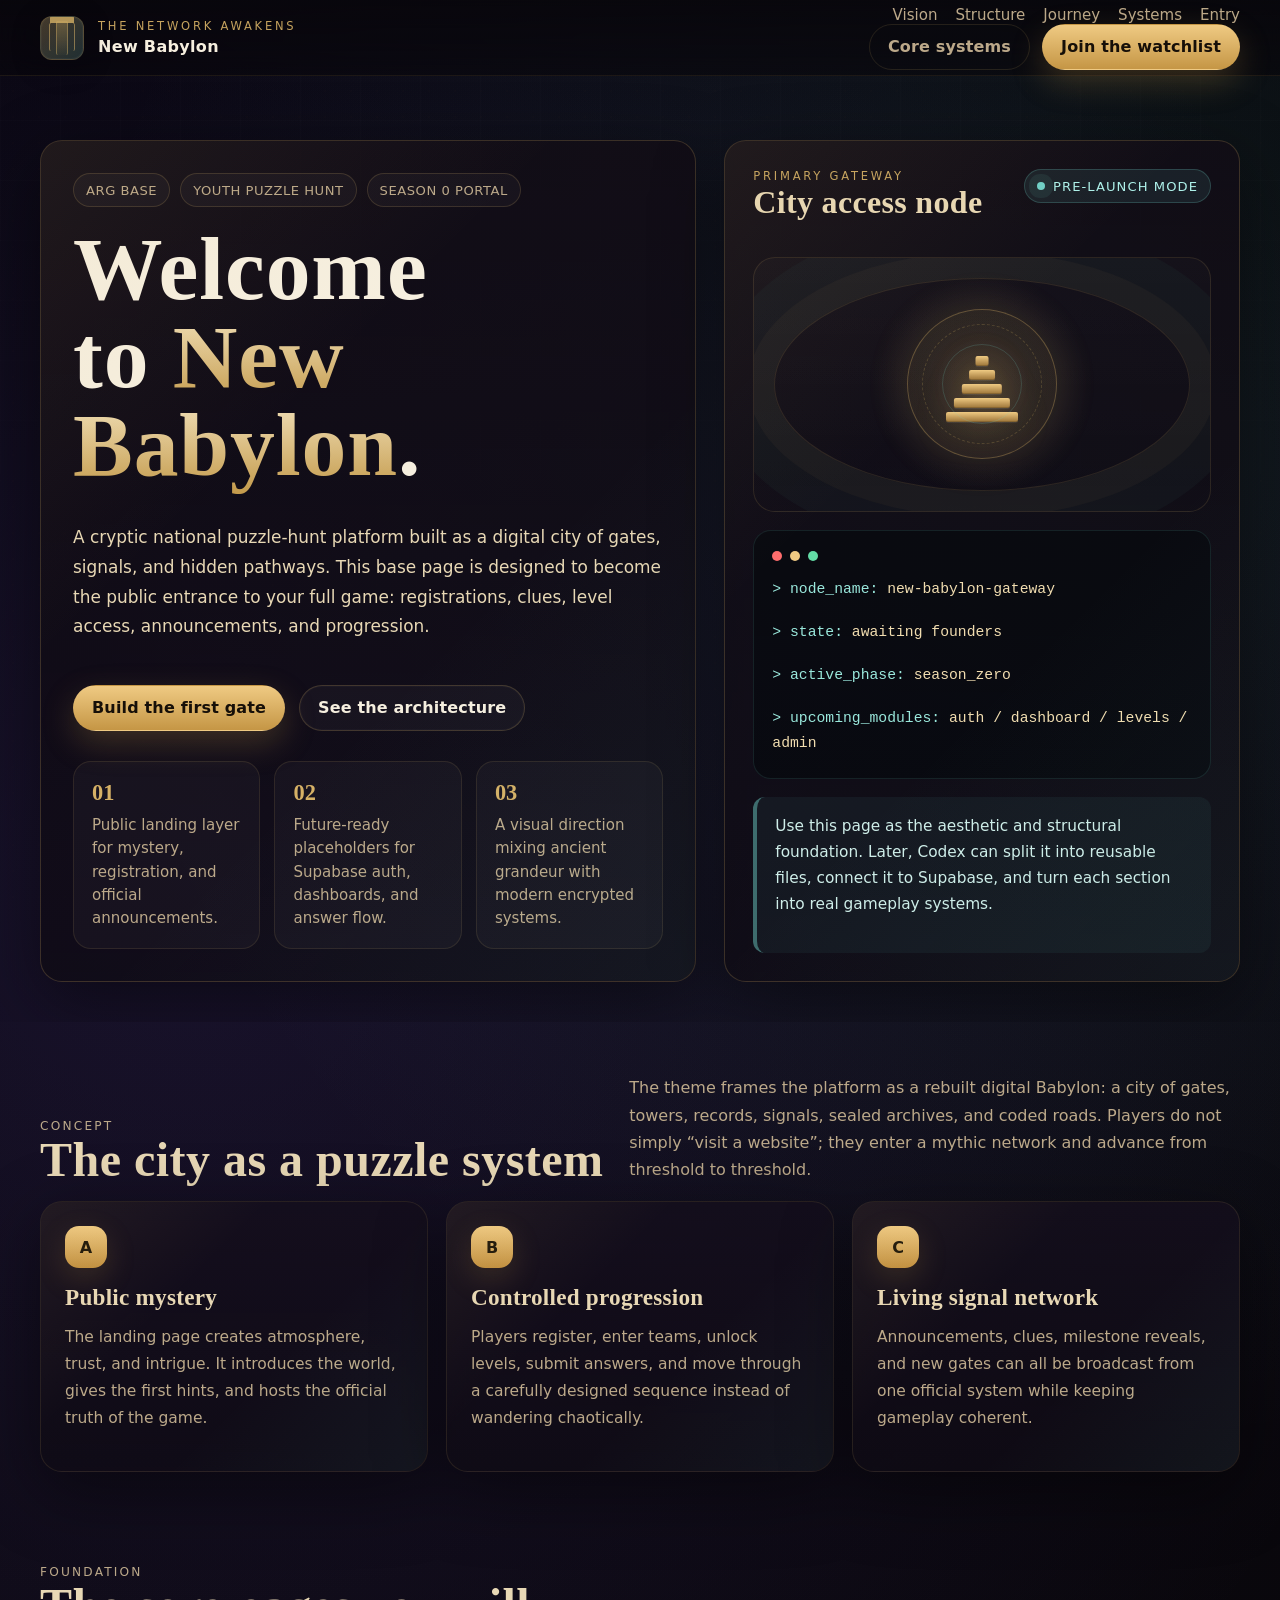
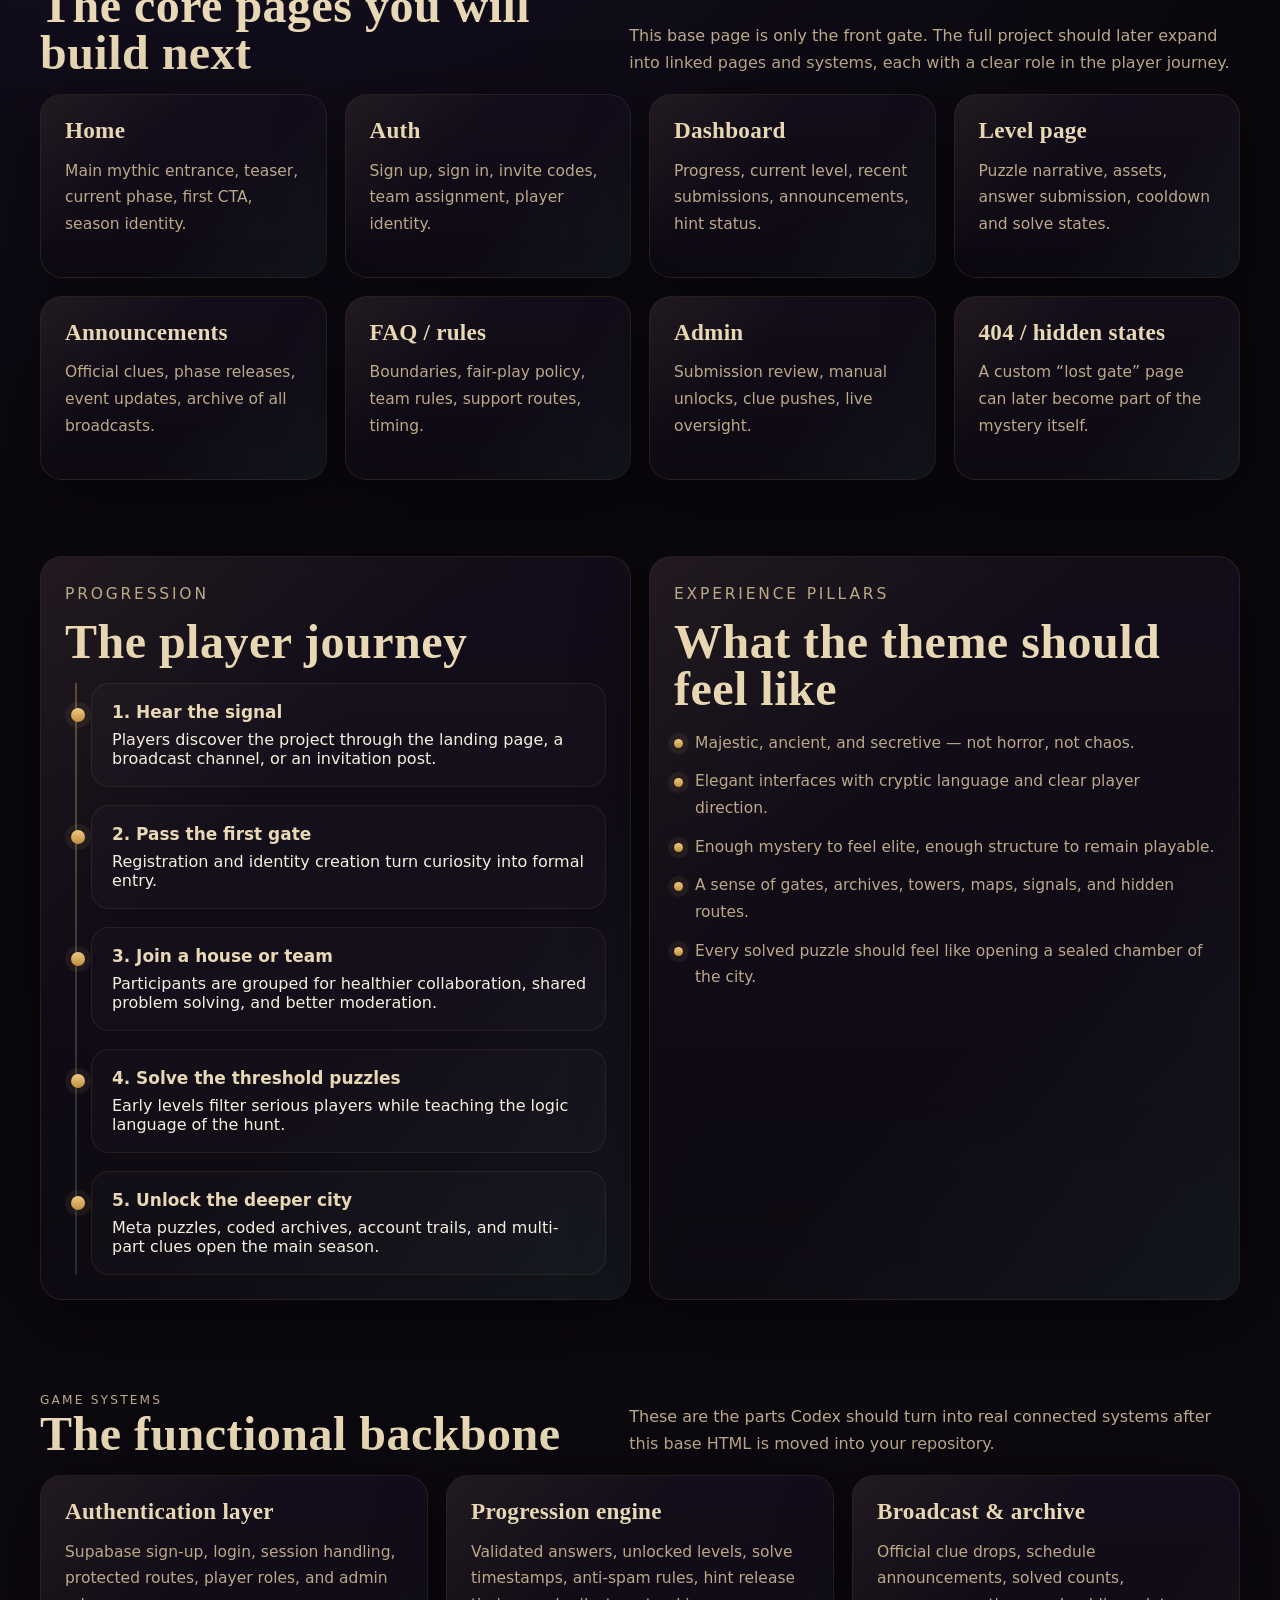
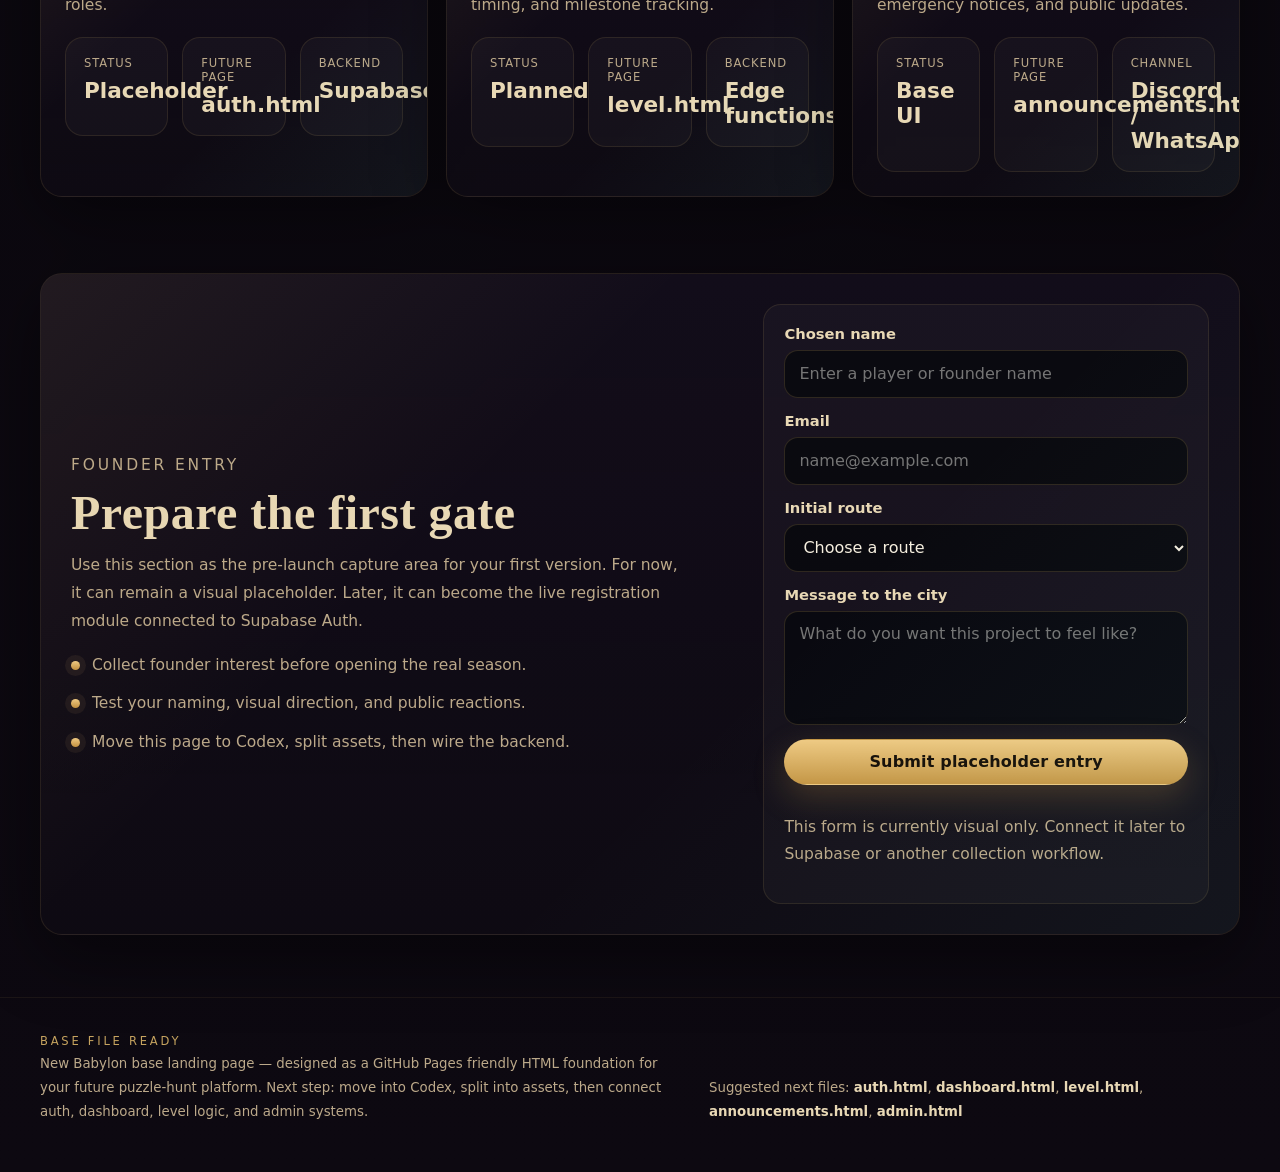
==== index.html @ 86e5e564 "update the index" ====
﻿<!DOCTYPE html>
<html lang="en">
<head>
  <meta charset="UTF-8" />
  <meta name="viewport" content="width=device-width, initial-scale=1.0" />
  <title>New Babylon — The Hunt Begins</title>
  <meta name="description" content="New Babylon — a cryptic internet puzzle hunt portal inspired by ancient Babylonian grandeur and modern digital mystery." />
  <link rel="stylesheet" href="assets/css/style.css" />
</head>
<body>
  <header class="topbar">
    <div class="container topbar-inner">
      <a class="brand" href="#top" aria-label="New Babylon home">
        <div class="brand-mark" aria-hidden="true"></div>
        <div class="brand-copy">
          <p class="eyebrow">The Network Awakens</p>
          <p class="brand-title">New Babylon</p>
        </div>
      </a>

      <button class="mobile-menu" id="menuToggle" aria-expanded="false" aria-controls="navShell" aria-label="Toggle navigation">☰</button>

      <div class="nav-shell" id="navShell">
        <nav class="nav-links" aria-label="Main navigation">
          <a href="#vision">Vision</a>
          <a href="#structure">Structure</a>
          <a href="#path">Journey</a>
          <a href="#systems">Systems</a>
          <a href="#entry">Entry</a>
        </nav>
        <div class="nav-actions">
          <a class="btn btn-ghost" href="#systems">Core systems</a>
          <a class="btn btn-primary" href="#entry">Join the watchlist</a>
        </div>
      </div>
    </div>
  </header>

  <main id="top">
    <section class="hero">
      <div class="container hero-grid">
        <article class="hero-card reveal">
          <div class="hero-head">
            <div class="chip-row">
              <span class="chip">ARG base</span>
              <span class="chip">Youth puzzle hunt</span>
              <span class="chip">Season 0 portal</span>
            </div>
            <h1>Welcome to <span class="gradient-word">New Babylon</span>.</h1>
            <p class="hero-sub">
              A cryptic national puzzle-hunt platform built as a digital city of gates, signals, and hidden pathways. This base page is designed to become the public entrance to your full game: registrations, clues, level access, announcements, and progression.
            </p>
            <div class="hero-actions">
              <a class="btn btn-primary" href="#entry">Build the first gate</a>
              <a class="btn btn-secondary" href="#structure">See the architecture</a>
            </div>
          </div>

          <div class="hero-info">
            <div class="mini">
              <strong>01</strong>
              <span>Public landing layer for mystery, registration, and official announcements.</span>
            </div>
            <div class="mini">
              <strong>02</strong>
              <span>Future-ready placeholders for Supabase auth, dashboards, and answer flow.</span>
            </div>
            <div class="mini">
              <strong>03</strong>
              <span>A visual direction mixing ancient grandeur with modern encrypted systems.</span>
            </div>
          </div>
        </article>

        <aside class="portal-card panel reveal">
          <div class="portal-top">
            <div>
              <p class="eyebrow">Primary gateway</p>
              <h2 style="font-size: 2rem;">City access node</h2>
            </div>
            <div class="status-badge"><span class="status-dot"></span>Pre-launch mode</div>
          </div>

          <div class="portal-visual" aria-hidden="true">
            <div class="sigil">
              <div class="ziggurat">
                <span></span><span></span><span></span><span></span><span></span>
              </div>
            </div>
          </div>

          <div class="terminal" aria-label="System preview">
            <div class="terminal-head"><i></i><i></i><i></i></div>
            <div class="terminal-line">&gt; node_name: <span>new-babylon-gateway</span></div>
            <div class="terminal-line">&gt; state: <span>awaiting founders</span></div>
            <div class="terminal-line">&gt; active_phase: <span>season_zero</span></div>
            <div class="terminal-line">&gt; upcoming_modules: <span>auth / dashboard / levels / admin</span></div>
          </div>

          <div class="accent-box">
            Use this page as the aesthetic and structural foundation. Later, Codex can split it into reusable files, connect it to Supabase, and turn each section into real gameplay systems.
          </div>
        </aside>
      </div>
    </section>

    <section id="vision">
      <div class="container">
        <div class="section-head reveal">
          <div>
            <p class="section-kicker">Concept</p>
            <h2>The city as a puzzle system</h2>
          </div>
          <p>
            The theme frames the platform as a rebuilt digital Babylon: a city of gates, towers, records, signals, sealed archives, and coded roads. Players do not simply “visit a website”; they enter a mythic network and advance from threshold to threshold.
          </p>
        </div>

        <div class="grid-3">
          <article class="section-card reveal">
            <div class="number-badge">A</div>
            <h3>Public mystery</h3>
            <p>The landing page creates atmosphere, trust, and intrigue. It introduces the world, gives the first hints, and hosts the official truth of the game.</p>
          </article>
          <article class="section-card reveal">
            <div class="number-badge">B</div>
            <h3>Controlled progression</h3>
            <p>Players register, enter teams, unlock levels, submit answers, and move through a carefully designed sequence instead of wandering chaotically.</p>
          </article>
          <article class="section-card reveal">
            <div class="number-badge">C</div>
            <h3>Living signal network</h3>
            <p>Announcements, clues, milestone reveals, and new gates can all be broadcast from one official system while keeping gameplay coherent.</p>
          </article>
        </div>
      </div>
    </section>

    <section id="structure">
      <div class="container">
        <div class="section-head reveal">
          <div>
            <p class="section-kicker">Foundation</p>
            <h2>The core pages you will build next</h2>
          </div>
          <p>
            This base page is only the front gate. The full project should later expand into linked pages and systems, each with a clear role in the player journey.
          </p>
        </div>

        <div class="grid-4">
          <article class="section-card reveal">
            <h3>Home</h3>
            <p>Main mythic entrance, teaser, current phase, first CTA, season identity.</p>
          </article>
          <article class="section-card reveal">
            <h3>Auth</h3>
            <p>Sign up, sign in, invite codes, team assignment, player identity.</p>
          </article>
          <article class="section-card reveal">
            <h3>Dashboard</h3>
            <p>Progress, current level, recent submissions, announcements, hint status.</p>
          </article>
          <article class="section-card reveal">
            <h3>Level page</h3>
            <p>Puzzle narrative, assets, answer submission, cooldown and solve states.</p>
          </article>
          <article class="section-card reveal">
            <h3>Announcements</h3>
            <p>Official clues, phase releases, event updates, archive of all broadcasts.</p>
          </article>
          <article class="section-card reveal">
            <h3>FAQ / rules</h3>
            <p>Boundaries, fair-play policy, team rules, support routes, timing.</p>
          </article>
          <article class="section-card reveal">
            <h3>Admin</h3>
            <p>Submission review, manual unlocks, clue pushes, live oversight.</p>
          </article>
          <article class="section-card reveal">
            <h3>404 / hidden states</h3>
            <p>A custom “lost gate” page can later become part of the mystery itself.</p>
          </article>
        </div>
      </div>
    </section>

    <section id="path">
      <div class="container grid-2">
        <article class="section-card reveal">
          <p class="section-kicker">Progression</p>
          <h2 style="margin-bottom: 18px;">The player journey</h2>
          <div class="timeline">
            <div class="timeline-item">
              <strong>1. Hear the signal</strong>
              <span>Players discover the project through the landing page, a broadcast channel, or an invitation post.</span>
            </div>
            <div class="timeline-item">
              <strong>2. Pass the first gate</strong>
              <span>Registration and identity creation turn curiosity into formal entry.</span>
            </div>
            <div class="timeline-item">
              <strong>3. Join a house or team</strong>
              <span>Participants are grouped for healthier collaboration, shared problem solving, and better moderation.</span>
            </div>
            <div class="timeline-item">
              <strong>4. Solve the threshold puzzles</strong>
              <span>Early levels filter serious players while teaching the logic language of the hunt.</span>
            </div>
            <div class="timeline-item">
              <strong>5. Unlock the deeper city</strong>
              <span>Meta puzzles, coded archives, account trails, and multi-part clues open the main season.</span>
            </div>
          </div>
        </article>

        <article class="section-card reveal">
          <p class="section-kicker">Experience pillars</p>
          <h2 style="margin-bottom: 18px;">What the theme should feel like</h2>
          <ul class="list-clean">
            <li>Majestic, ancient, and secretive — not horror, not chaos.</li>
            <li>Elegant interfaces with cryptic language and clear player direction.</li>
            <li>Enough mystery to feel elite, enough structure to remain playable.</li>
            <li>A sense of gates, archives, towers, maps, signals, and hidden routes.</li>
            <li>Every solved puzzle should feel like opening a sealed chamber of the city.</li>
          </ul>
        </article>
      </div>
    </section>

    <section id="systems">
      <div class="container">
        <div class="section-head reveal">
          <div>
            <p class="section-kicker">Game systems</p>
            <h2>The functional backbone</h2>
          </div>
          <p>
            These are the parts Codex should turn into real connected systems after this base HTML is moved into your repository.
          </p>
        </div>

        <div class="grid-3">
          <article class="section-card reveal">
            <h3>Authentication layer</h3>
            <p>Supabase sign-up, login, session handling, protected routes, player roles, and admin roles.</p>
            <div class="status-grid" style="margin-top: 18px;">
              <div class="status-item"><small>Status</small><strong>Placeholder</strong></div>
              <div class="status-item"><small>Future page</small><strong>auth.html</strong></div>
              <div class="status-item"><small>Backend</small><strong>Supabase</strong></div>
            </div>
          </article>

          <article class="section-card reveal">
            <h3>Progression engine</h3>
            <p>Validated answers, unlocked levels, solve timestamps, anti-spam rules, hint release timing, and milestone tracking.</p>
            <div class="status-grid" style="margin-top: 18px;">
              <div class="status-item"><small>Status</small><strong>Planned</strong></div>
              <div class="status-item"><small>Future page</small><strong>level.html</strong></div>
              <div class="status-item"><small>Backend</small><strong>Edge functions</strong></div>
            </div>
          </article>

          <article class="section-card reveal">
            <h3>Broadcast & archive</h3>
            <p>Official clue drops, schedule announcements, solved counts, emergency notices, and public updates.</p>
            <div class="status-grid" style="margin-top: 18px;">
              <div class="status-item"><small>Status</small><strong>Base UI</strong></div>
              <div class="status-item"><small>Future page</small><strong>announcements.html</strong></div>
              <div class="status-item"><small>Channel</small><strong>Discord / WhatsApp</strong></div>
            </div>
          </article>
        </div>
      </div>
    </section>

    <section id="entry">
      <div class="container">
        <article class="section-card cta-panel reveal">
          <div>
            <p class="section-kicker">Founder entry</p>
            <h2 style="margin-bottom: 16px;">Prepare the first gate</h2>
            <p style="color: var(--muted); line-height: 1.8; margin: 0 0 16px; max-width: 62ch;">
              Use this section as the pre-launch capture area for your first version. For now, it can remain a visual placeholder. Later, it can become the live registration module connected to Supabase Auth.
            </p>
            <ul class="list-clean">
              <li>Collect founder interest before opening the real season.</li>
              <li>Test your naming, visual direction, and public reactions.</li>
              <li>Move this page to Codex, split assets, then wire the backend.</li>
            </ul>
          </div>

          <form class="form-shell" id="entryForm">
            <!-- future dynamic: replace with Supabase sign-up or waitlist logic -->
            <div class="field">
              <label for="displayName">Chosen name</label>
              <input id="displayName" name="displayName" type="text" placeholder="Enter a player or founder name" />
            </div>
            <div class="field">
              <label for="email">Email</label>
              <input id="email" name="email" type="email" placeholder="name@example.com" />
            </div>
            <div class="field">
              <label for="role">Initial route</label>
              <select id="role" name="role">
                <option value="">Choose a route</option>
                <option>Player</option>
                <option>Team leader</option>
                <option>Organizer</option>
                <option>Moderator</option>
              </select>
            </div>
            <div class="field">
              <label for="note">Message to the city</label>
              <textarea id="note" name="note" placeholder="What do you want this project to feel like?"></textarea>
            </div>
            <button class="btn btn-primary" type="submit">Submit placeholder entry</button>
            <p class="helper" id="entryFeedback">This form is currently visual only. Connect it later to Supabase or another collection workflow.</p>
          </form>
        </article>
      </div>
    </section>
  </main>

  <footer class="footer">
    <div class="container footer-grid">
      <div>
        <p class="eyebrow">Base file ready</p>
        <small>
          New Babylon base landing page — designed as a GitHub Pages friendly HTML foundation for your future puzzle-hunt platform.
          Next step: move into Codex, split into assets, then connect auth, dashboard, level logic, and admin systems.
        </small>
      </div>
      <div>
        <small>
          Suggested next files: <strong style="color: var(--sand);">auth.html</strong>, <strong style="color: var(--sand);">dashboard.html</strong>, <strong style="color: var(--sand);">level.html</strong>, <strong style="color: var(--sand);">announcements.html</strong>, <strong style="color: var(--sand);">admin.html</strong>
        </small>
      </div>
    </div>
  </footer>
  <script src="assets/js/main.js"></script>
</body>
</html>
---- assets/css/style.css ----
﻿:root {
      --bg: #09070c;
      --bg-2: #120d16;
      --bg-3: #1a1321;
      --panel: rgba(20, 14, 28, 0.82);
      --panel-2: rgba(29, 20, 40, 0.74);
      --gold: #d6b166;
      --gold-soft: #8b6b31;
      --sand: #e8d8b5;
      --ink: #f6efdf;
      --muted: #bca98a;
      --accent: #6fd0c7;
      --accent-2: #7f5cf4;
      --danger: #ff7a7a;
      --line: rgba(214, 177, 102, 0.22);
      --shadow: 0 20px 70px rgba(0, 0, 0, 0.45);
      --max: 1200px;
      --radius: 22px;
      --radius-sm: 14px;
      --nav-h: 76px;
    }

    * { box-sizing: border-box; }
    html { scroll-behavior: smooth; }
    body {
      margin: 0;
      font-family: Inter, ui-sans-serif, system-ui, -apple-system, BlinkMacSystemFont, "Segoe UI", sans-serif;
      color: var(--ink);
      background:
        radial-gradient(circle at 15% 20%, rgba(127, 92, 244, 0.14), transparent 35%),
        radial-gradient(circle at 85% 10%, rgba(111, 208, 199, 0.10), transparent 25%),
        linear-gradient(180deg, #050409 0%, #09070c 32%, #0d0911 100%);
      min-height: 100vh;
      overflow-x: hidden;
    }

    body::before,
    body::after {
      content: "";
      position: fixed;
      inset: 0;
      pointer-events: none;
      z-index: -2;
    }

    body::before {
      background:
        linear-gradient(rgba(255,255,255,0.02) 1px, transparent 1px),
        linear-gradient(90deg, rgba(255,255,255,0.02) 1px, transparent 1px);
      background-size: 60px 60px;
      mask-image: linear-gradient(to bottom, rgba(0,0,0,0.7), transparent 92%);
    }

    body::after {
      background:
        radial-gradient(circle, rgba(214, 177, 102, 0.12) 0.7px, transparent 0.8px);
      background-size: 26px 26px;
      opacity: 0.12;
      z-index: -3;
    }

    a { color: inherit; text-decoration: none; }
    img { max-width: 100%; display: block; }
    .container { width: min(calc(100% - 32px), var(--max)); margin: 0 auto; }

    .topbar {
      position: sticky;
      top: 0;
      z-index: 50;
      height: var(--nav-h);
      backdrop-filter: blur(18px);
      background: linear-gradient(180deg, rgba(8,6,11,0.86), rgba(8,6,11,0.58));
      border-bottom: 1px solid rgba(214, 177, 102, 0.10);
    }

    .topbar-inner {
      height: 100%;
      display: flex;
      align-items: center;
      justify-content: space-between;
      gap: 20px;
    }

    .brand {
      display: flex;
      align-items: center;
      gap: 14px;
      min-width: 0;
    }

    .brand-mark {
      width: 44px;
      height: 44px;
      border-radius: 12px;
      background:
        linear-gradient(135deg, rgba(214,177,102,0.26), rgba(111,208,199,0.16)),
        rgba(255,255,255,0.04);
      border: 1px solid rgba(214,177,102,0.18);
      box-shadow: inset 0 0 0 1px rgba(255,255,255,0.03), 0 6px 30px rgba(0,0,0,0.22);
      display: grid;
      place-items: center;
      position: relative;
      overflow: hidden;
    }

    .brand-mark::before,
    .brand-mark::after {
      content: "";
      position: absolute;
      left: 50%;
      transform: translateX(-50%);
      border-left: 1px solid rgba(214,177,102,0.55);
      border-right: 1px solid rgba(214,177,102,0.55);
      border-radius: 2px;
    }

    .brand-mark::before {
      width: 24px; height: 28px; bottom: 8px;
      box-shadow: 0 -8px 0 -1px rgba(214,177,102,0.55), 0 -16px 0 -1px rgba(214,177,102,0.55);
    }

    .brand-mark::after {
      width: 10px; height: 34px; bottom: 4px;
      background: linear-gradient(180deg, rgba(214,177,102,0.38), rgba(214,177,102,0.04));
      opacity: 0.8;
    }

    .brand-copy {
      min-width: 0;
    }

    .eyebrow {
      margin: 0 0 4px;
      font-size: 0.72rem;
      letter-spacing: 0.24em;
      text-transform: uppercase;
      color: var(--gold);
      opacity: 0.92;
    }

    .brand-title {
      margin: 0;
      font-size: 1rem;
      font-weight: 700;
      letter-spacing: 0.02em;
      white-space: nowrap;
    }

    .nav-links {
      display: flex;
      align-items: center;
      gap: 18px;
      flex-wrap: wrap;
      justify-content: flex-end;
    }

    .nav-links a {
      color: var(--muted);
      font-size: 0.94rem;
      transition: color 0.22s ease, opacity 0.22s ease;
    }

    .nav-links a:hover { color: var(--ink); }

    .nav-actions {
      display: flex;
      align-items: center;
      gap: 12px;
    }

    .btn,
    button {
      appearance: none;
      border: 0;
      cursor: pointer;
      font: inherit;
      transition: transform 0.18s ease, box-shadow 0.18s ease, background 0.18s ease, border-color 0.18s ease;
    }

    .btn {
      display: inline-flex;
      align-items: center;
      justify-content: center;
      gap: 10px;
      min-height: 46px;
      padding: 0 18px;
      border-radius: 999px;
      font-weight: 700;
      letter-spacing: 0.01em;
      border: 1px solid transparent;
      text-align: center;
    }

    .btn:hover,
    button:hover { transform: translateY(-1px); }

    .btn-primary {
      color: #160f08;
      background: linear-gradient(180deg, #efca83, #c59645);
      box-shadow: 0 12px 32px rgba(197, 150, 69, 0.25);
    }

    .btn-secondary {
      color: var(--ink);
      background: rgba(255,255,255,0.03);
      border-color: rgba(214,177,102,0.22);
      box-shadow: inset 0 0 0 1px rgba(255,255,255,0.02);
    }

    .btn-ghost {
      color: var(--muted);
      background: transparent;
      border: 1px solid rgba(214,177,102,0.14);
    }

    .hero {
      position: relative;
      padding: 64px 0 40px;
      overflow: clip;
    }

    .hero-grid {
      display: grid;
      grid-template-columns: minmax(0, 1.12fr) minmax(320px, 0.88fr);
      gap: 28px;
      align-items: stretch;
    }

    .hero-card,
    .panel {
      background: linear-gradient(180deg, rgba(18,13,22,0.88), rgba(14,10,18,0.70));
      border: 1px solid var(--line);
      border-radius: var(--radius);
      box-shadow: var(--shadow);
      position: relative;
      overflow: hidden;
    }

    .hero-card {
      padding: 32px;
      min-height: 620px;
      display: flex;
      flex-direction: column;
      justify-content: space-between;
    }

    .hero-card::before,
    .panel::before,
    .section-card::before {
      content: "";
      position: absolute;
      inset: 0;
      background: linear-gradient(135deg, rgba(214,177,102,0.08), transparent 35%, transparent 60%, rgba(111,208,199,0.06));
      pointer-events: none;
    }

    .hero-head {
      display: grid;
      gap: 18px;
      max-width: 760px;
    }

    .chip-row {
      display: flex;
      flex-wrap: wrap;
      gap: 10px;
    }

    .chip {
      display: inline-flex;
      align-items: center;
      min-height: 34px;
      padding: 0 12px;
      border-radius: 999px;
      border: 1px solid rgba(214,177,102,0.18);
      background: rgba(255,255,255,0.03);
      color: var(--muted);
      font-size: 0.82rem;
      letter-spacing: 0.04em;
      text-transform: uppercase;
    }

    h1, h2, h3 {
      font-family: Georgia, "Times New Roman", serif;
      letter-spacing: 0.01em;
      margin: 0;
      line-height: 0.98;
    }

    h1 {
      font-size: clamp(3rem, 7vw, 5.6rem);
      max-width: 9ch;
      color: var(--ink);
    }

    .gradient-word {
      background: linear-gradient(180deg, #f4e4bf 0%, #c39a4b 100%);
      -webkit-background-clip: text;
      background-clip: text;
      color: transparent;
    }

    .hero-sub {
      color: var(--sand);
      font-size: 1.06rem;
      line-height: 1.75;
      max-width: 64ch;
    }

    .hero-actions {
      display: flex;
      gap: 14px;
      flex-wrap: wrap;
      margin-top: 8px;
    }

    .hero-info {
      display: grid;
      grid-template-columns: repeat(3, minmax(0,1fr));
      gap: 14px;
      margin-top: 30px;
    }

    .mini {
      padding: 18px;
      border-radius: 18px;
      background: rgba(255,255,255,0.03);
      border: 1px solid rgba(214,177,102,0.12);
      min-height: 120px;
    }

    .mini strong {
      display: block;
      font-size: 1.4rem;
      margin-bottom: 8px;
      color: var(--gold);
      font-family: Georgia, "Times New Roman", serif;
    }

    .mini span {
      color: var(--muted);
      line-height: 1.55;
      font-size: 0.94rem;
    }

    .portal-card {
      padding: 28px;
      display: grid;
      gap: 18px;
      min-height: 620px;
    }

    .portal-top {
      display: flex;
      justify-content: space-between;
      align-items: flex-start;
      gap: 16px;
    }

    .status-badge {
      display: inline-flex;
      align-items: center;
      gap: 8px;
      min-height: 34px;
      padding: 0 12px;
      border-radius: 999px;
      background: rgba(111,208,199,0.10);
      color: #aef1ea;
      border: 1px solid rgba(111,208,199,0.22);
      font-size: 0.82rem;
      text-transform: uppercase;
      letter-spacing: 0.08em;
    }

    .status-dot {
      width: 8px;
      height: 8px;
      border-radius: 999px;
      background: var(--accent);
      box-shadow: 0 0 0 8px rgba(111,208,199,0.08);
    }

    .portal-visual {
      position: relative;
      min-height: 235px;
      border-radius: 22px;
      background:
        radial-gradient(circle at center, rgba(214,177,102,0.15), transparent 42%),
        linear-gradient(180deg, rgba(255,255,255,0.02), rgba(255,255,255,0));
      border: 1px solid rgba(214,177,102,0.14);
      display: grid;
      place-items: center;
      overflow: hidden;
    }

    .portal-visual::before {
      content: "";
      position: absolute;
      inset: 20px;
      border-radius: 50%;
      border: 1px solid rgba(214,177,102,0.14);
      box-shadow: 0 0 0 26px rgba(214,177,102,0.04), 0 0 0 60px rgba(111,208,199,0.03);
    }

    .sigil {
      width: 150px;
      height: 150px;
      border-radius: 50%;
      border: 1px solid rgba(214,177,102,0.35);
      position: relative;
      display: grid;
      place-items: center;
      background: radial-gradient(circle at center, rgba(214,177,102,0.14), rgba(255,255,255,0.00));
      box-shadow: 0 0 45px rgba(214,177,102,0.12), inset 0 0 34px rgba(214,177,102,0.08);
    }

    .sigil::before,
    .sigil::after {
      content: "";
      position: absolute;
      border-radius: 50%;
      inset: 14px;
      border: 1px dashed rgba(214,177,102,0.22);
    }

    .sigil::after {
      inset: 34px;
      border-style: solid;
      border-color: rgba(111,208,199,0.18);
    }

    .ziggurat {
      width: 72px;
      height: 76px;
      position: relative;
      filter: drop-shadow(0 6px 18px rgba(214,177,102,0.18));
    }

    .ziggurat span {
      position: absolute;
      left: 50%;
      transform: translateX(-50%);
      height: 10px;
      border-radius: 2px;
      background: linear-gradient(180deg, #efca83, #9c7438);
      box-shadow: 0 1px 0 rgba(255,255,255,0.08), inset 0 -1px 0 rgba(0,0,0,0.16);
    }

    .ziggurat span:nth-child(1) { bottom: 0; width: 100%; }
    .ziggurat span:nth-child(2) { bottom: 14px; width: 78%; }
    .ziggurat span:nth-child(3) { bottom: 28px; width: 56%; }
    .ziggurat span:nth-child(4) { bottom: 42px; width: 36%; }
    .ziggurat span:nth-child(5) { bottom: 56px; width: 18%; }

    .terminal {
      display: grid;
      gap: 14px;
      padding: 18px;
      border-radius: 18px;
      background: rgba(7, 10, 14, 0.66);
      border: 1px solid rgba(111,208,199,0.12);
      font-family: "SFMono-Regular", Consolas, Menlo, monospace;
    }

    .terminal-head {
      display: flex;
      align-items: center;
      gap: 8px;
    }

    .terminal-head i {
      width: 10px;
      height: 10px;
      border-radius: 50%;
      display: inline-block;
    }

    .terminal-head i:nth-child(1) { background: #ff6d6d; }
    .terminal-head i:nth-child(2) { background: #efca83; }
    .terminal-head i:nth-child(3) { background: #63dca6; }

    .terminal-line {
      color: #9ae8dc;
      font-size: 0.92rem;
      line-height: 1.7;
    }

    .terminal-line span { color: #f1ddb0; }

    main section {
      padding: 38px 0;
    }

    .section-head {
      display: flex;
      justify-content: space-between;
      align-items: flex-end;
      gap: 18px;
      margin-bottom: 18px;
    }

    .section-head p {
      margin: 14px 0 0;
      color: var(--muted);
      max-width: 60ch;
      line-height: 1.7;
    }

    h2 {
      font-size: clamp(2rem, 4vw, 3rem);
      color: var(--sand);
    }

    .section-kicker {
      margin: 0 0 10px;
      color: var(--gold);
      letter-spacing: 0.18em;
      text-transform: uppercase;
      font-size: 0.76rem;
    }

    .grid-3,
    .grid-4,
    .grid-2 {
      display: grid;
      gap: 18px;
    }

    .grid-4 { grid-template-columns: repeat(4, minmax(0,1fr)); }
    .grid-3 { grid-template-columns: repeat(3, minmax(0,1fr)); }
    .grid-2 { grid-template-columns: repeat(2, minmax(0,1fr)); }

    .section-card {
      position: relative;
      border-radius: var(--radius);
      background: linear-gradient(180deg, rgba(20,14,28,0.86), rgba(15,11,20,0.72));
      border: 1px solid rgba(214,177,102,0.12);
      box-shadow: var(--shadow);
      padding: 24px;
      overflow: hidden;
    }

    .section-card h3 {
      font-size: 1.45rem;
      margin-bottom: 12px;
      color: var(--sand);
    }

    .section-card p,
    .section-card li {
      color: var(--muted);
      line-height: 1.72;
      font-size: 0.97rem;
    }

    .number-badge {
      width: 42px;
      height: 42px;
      border-radius: 14px;
      display: grid;
      place-items: center;
      font-weight: 800;
      color: #1d1609;
      background: linear-gradient(180deg, #efca83, #c18f3f);
      margin-bottom: 18px;
      box-shadow: 0 10px 30px rgba(197,150,69,0.18);
    }

    .list-clean {
      list-style: none;
      padding: 0;
      margin: 16px 0 0;
      display: grid;
      gap: 12px;
    }

    .list-clean li {
      display: flex;
      align-items: flex-start;
      gap: 12px;
    }

    .list-clean li::before {
      content: "";
      width: 9px;
      height: 9px;
      margin-top: 0.58rem;
      border-radius: 999px;
      flex: 0 0 9px;
      background: linear-gradient(180deg, #efca83, #c18f3f);
      box-shadow: 0 0 0 6px rgba(214,177,102,0.08);
    }

    .timeline {
      position: relative;
      padding-left: 26px;
      display: grid;
      gap: 18px;
    }

    .timeline::before {
      content: "";
      position: absolute;
      left: 10px;
      top: 0;
      bottom: 0;
      width: 2px;
      background: linear-gradient(180deg, rgba(214,177,102,0.35), rgba(111,208,199,0.18));
    }

    .timeline-item {
      position: relative;
      padding: 18px 18px 18px 20px;
      border-radius: 18px;
      background: rgba(255,255,255,0.02);
      border: 1px solid rgba(214,177,102,0.1);
    }

    .timeline-item::before {
      content: "";
      position: absolute;
      left: -21px;
      top: 24px;
      width: 14px;
      height: 14px;
      border-radius: 999px;
      background: linear-gradient(180deg, #efca83, #c18f3f);
      box-shadow: 0 0 0 6px rgba(214,177,102,0.08);
    }

    .timeline-item strong {
      display: block;
      margin-bottom: 8px;
      color: var(--sand);
      font-size: 1.06rem;
    }

    .accent-box {
      border-left: 4px solid rgba(111,208,199,0.46);
      padding: 16px 18px;
      border-radius: 12px;
      background: rgba(111,208,199,0.06);
      color: #cfeee9;
      line-height: 1.7;
      font-size: 0.96rem;
    }

    .status-grid {
      display: grid;
      grid-template-columns: repeat(3, minmax(0,1fr));
      gap: 14px;
    }

    .status-item {
      padding: 18px;
      border-radius: 18px;
      background: rgba(255,255,255,0.03);
      border: 1px solid rgba(214,177,102,0.12);
    }

    .status-item small {
      display: block;
      color: var(--muted);
      margin-bottom: 8px;
      text-transform: uppercase;
      letter-spacing: 0.08em;
      font-size: 0.72rem;
    }

    .status-item strong {
      display: block;
      font-size: 1.35rem;
      color: var(--sand);
    }

    .cta-panel {
      padding: 30px;
      display: grid;
      grid-template-columns: minmax(0, 1.2fr) minmax(280px, 0.8fr);
      gap: 24px;
      align-items: center;
    }

    .form-shell {
      display: grid;
      gap: 14px;
      padding: 20px;
      border-radius: 18px;
      background: rgba(255,255,255,0.03);
      border: 1px solid rgba(214,177,102,0.12);
    }

    .field {
      display: grid;
      gap: 8px;
    }

    .field label {
      color: var(--sand);
      font-size: 0.92rem;
      font-weight: 600;
    }

    .field input,
    .field select,
    .field textarea {
      width: 100%;
      min-height: 48px;
      padding: 12px 14px;
      border-radius: 14px;
      border: 1px solid rgba(214,177,102,0.18);
      background: rgba(6,8,12,0.72);
      color: var(--ink);
      font: inherit;
      outline: none;
    }

    .field input:focus,
    .field select:focus,
    .field textarea:focus {
      border-color: rgba(111,208,199,0.5);
      box-shadow: 0 0 0 4px rgba(111,208,199,0.10);
    }

    .field textarea {
      min-height: 114px;
      resize: vertical;
    }

    .helper {
      font-size: 0.84rem;
      color: var(--muted);
      line-height: 1.55;
    }

    .footer {
      padding: 36px 0 48px;
      color: var(--muted);
      border-top: 1px solid rgba(214,177,102,0.08);
      margin-top: 24px;
    }

    .footer-grid {
      display: grid;
      grid-template-columns: minmax(0, 1.1fr) minmax(0, 0.9fr);
      gap: 20px;
      align-items: end;
    }

    .footer small { line-height: 1.8; display: block; }

    .reveal {
      opacity: 0;
      transform: translateY(14px);
      transition: opacity 0.6s ease, transform 0.6s ease;
    }

    .reveal.is-visible {
      opacity: 1;
      transform: translateY(0);
    }

    .mobile-menu {
      display: none;
      width: 44px;
      height: 44px;
      border-radius: 12px;
      background: rgba(255,255,255,0.03);
      border: 1px solid rgba(214,177,102,0.14);
      color: var(--ink);
    }

    @media (max-width: 1080px) {
      .hero-grid,
      .cta-panel,
      .grid-4,
      .grid-3,
      .grid-2,
      .footer-grid { grid-template-columns: 1fr; }
      .hero-card,
      .portal-card { min-height: auto; }
      .hero-info,
      .status-grid { grid-template-columns: repeat(2, minmax(0,1fr)); }
    }

    @media (max-width: 820px) {
      .topbar { height: auto; }
      .topbar-inner {
        padding: 14px 0;
        align-items: center;
      }
      .mobile-menu { display: inline-grid; place-items: center; }
      .nav-shell {
        position: absolute;
        left: 16px;
        right: 16px;
        top: calc(100% + 10px);
        padding: 14px;
        border-radius: 18px;
        background: rgba(10,8,13,0.95);
        border: 1px solid rgba(214,177,102,0.12);
        box-shadow: var(--shadow);
        display: none;
      }
      .nav-shell.is-open { display: block; }
      .nav-links,
      .nav-actions {
        flex-direction: column;
        align-items: stretch;
        width: 100%;
      }
      .nav-links a,
      .nav-actions .btn { width: 100%; }
      .hero { padding-top: 34px; }
      h1 { max-width: none; }
    }

    @media (max-width: 640px) {
      .container { width: min(calc(100% - 22px), var(--max)); }
      .hero-card,
      .portal-card,
      .section-card,
      .cta-panel { padding: 22px; }
      .hero-info,
      .status-grid { grid-template-columns: 1fr; }
      .hero-actions { flex-direction: column; }
      .btn { width: 100%; }
      .portal-top,
      .section-head { align-items: stretch; flex-direction: column; }
      h1 { font-size: clamp(2.5rem, 12vw, 4rem); }
      h2 { font-size: clamp(1.8rem, 9vw, 2.4rem); }
    }
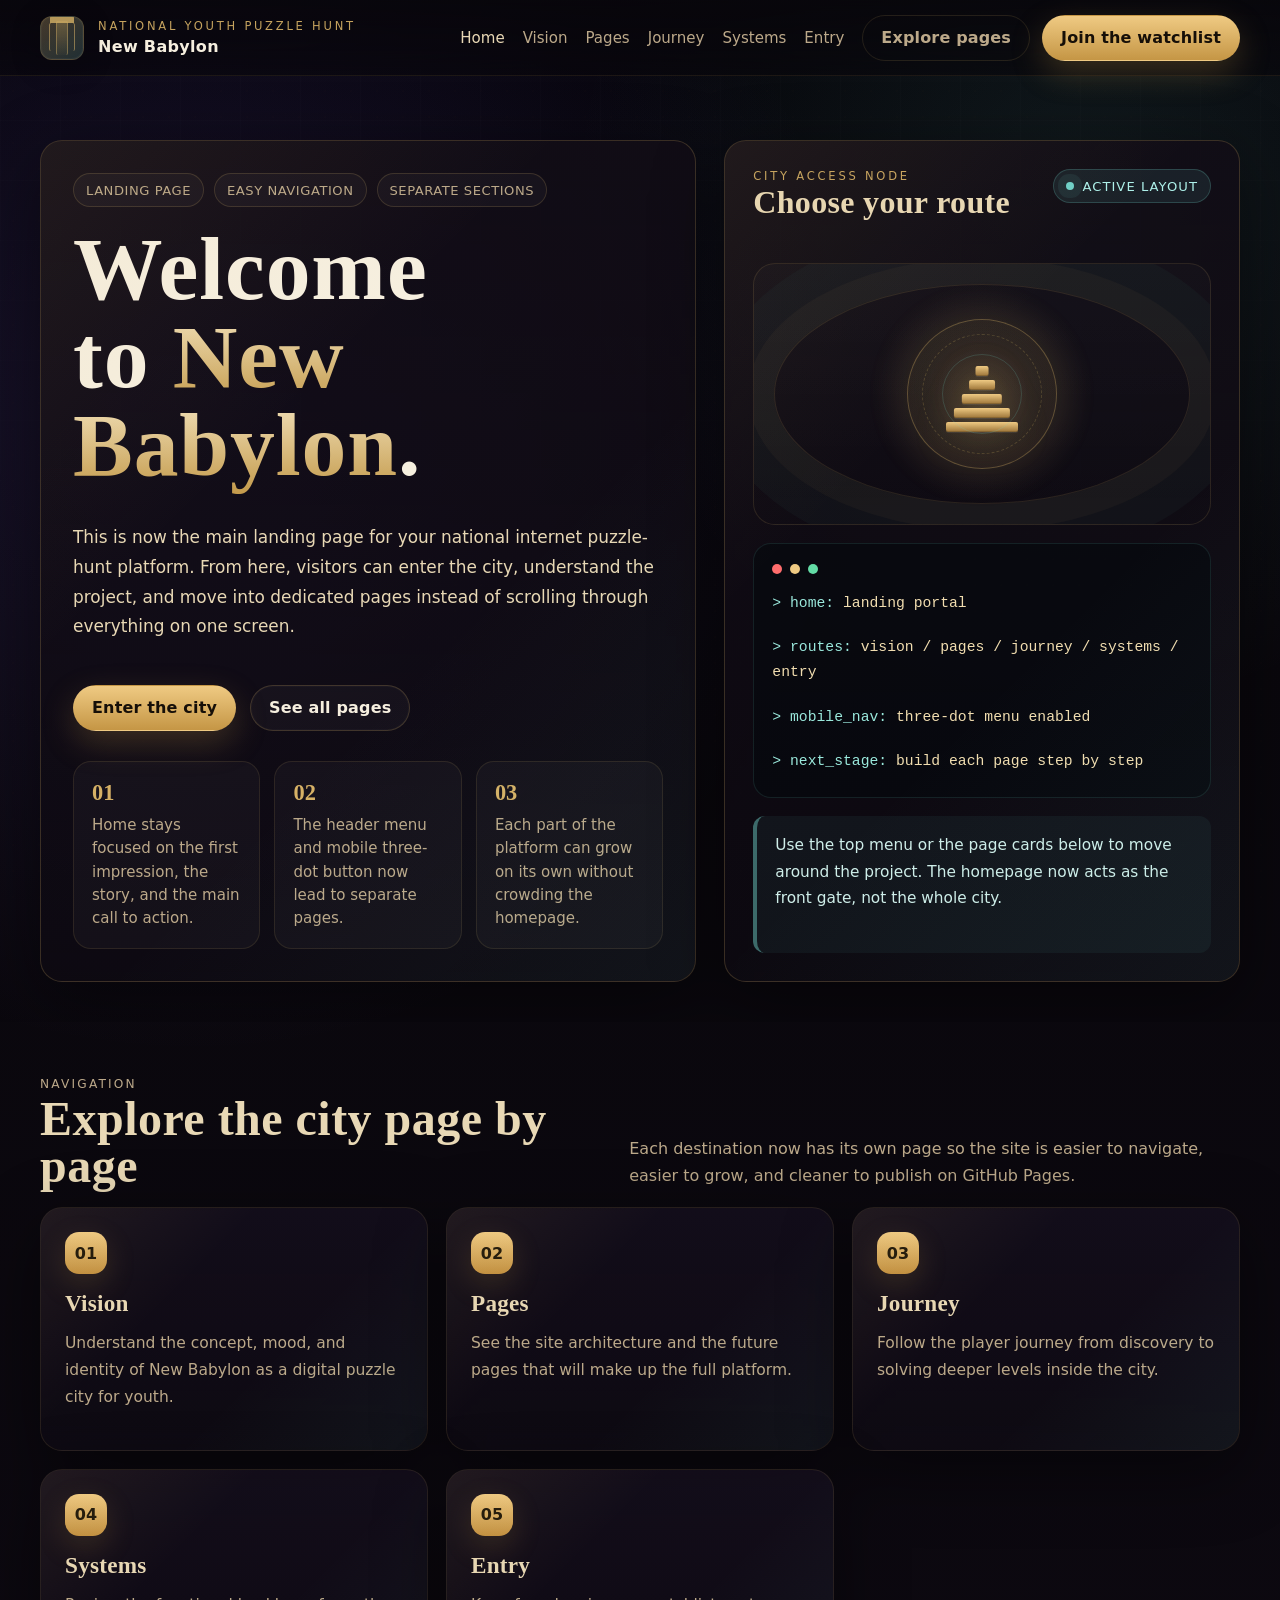
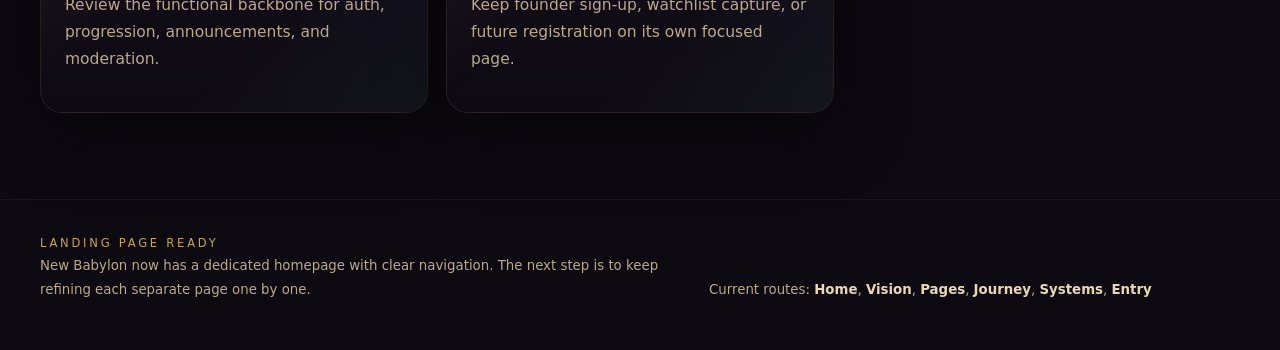
==== commit ccc41daa: "update site" ====
--- a/index.html
+++ b/index.html
@@ -1,73 +1,74 @@
-﻿<!DOCTYPE html>
+<!DOCTYPE html>
 <html lang="en">
 <head>
   <meta charset="UTF-8" />
   <meta name="viewport" content="width=device-width, initial-scale=1.0" />
-  <title>New Babylon — The Hunt Begins</title>
-  <meta name="description" content="New Babylon — a cryptic internet puzzle hunt portal inspired by ancient Babylonian grandeur and modern digital mystery." />
+  <title>New Babylon — National Puzzle Hunt</title>
+  <meta name="description" content="New Babylon is a national internet puzzle-hunt platform for youth, designed as a mythic digital city with separate pages for each stage of the experience." />
   <link rel="stylesheet" href="assets/css/style.css" />
 </head>
 <body>
   <header class="topbar">
     <div class="container topbar-inner">
-      <a class="brand" href="#top" aria-label="New Babylon home">
+      <a class="brand" href="index.html" aria-label="New Babylon home">
         <div class="brand-mark" aria-hidden="true"></div>
         <div class="brand-copy">
-          <p class="eyebrow">The Network Awakens</p>
+          <p class="eyebrow">National Youth Puzzle Hunt</p>
           <p class="brand-title">New Babylon</p>
         </div>
       </a>
 
-      <button class="mobile-menu" id="menuToggle" aria-expanded="false" aria-controls="navShell" aria-label="Toggle navigation">☰</button>
+      <button class="mobile-menu" id="menuToggle" aria-expanded="false" aria-controls="navShell" aria-label="Toggle navigation">⋯</button>
 
       <div class="nav-shell" id="navShell">
         <nav class="nav-links" aria-label="Main navigation">
-          <a href="#vision">Vision</a>
-          <a href="#structure">Structure</a>
-          <a href="#path">Journey</a>
-          <a href="#systems">Systems</a>
-          <a href="#entry">Entry</a>
+          <a href="index.html" aria-current="page">Home</a>
+          <a href="pages/vision.html">Vision</a>
+          <a href="pages/structure.html">Pages</a>
+          <a href="pages/journey.html">Journey</a>
+          <a href="pages/systems.html">Systems</a>
+          <a href="pages/entry.html">Entry</a>
         </nav>
         <div class="nav-actions">
-          <a class="btn btn-ghost" href="#systems">Core systems</a>
-          <a class="btn btn-primary" href="#entry">Join the watchlist</a>
+          <a class="btn btn-ghost" href="pages/structure.html">Explore pages</a>
+          <a class="btn btn-primary" href="pages/entry.html">Join the watchlist</a>
         </div>
       </div>
     </div>
   </header>
 
-  <main id="top">
+  <main id="top" class="page-main">
     <section class="hero">
       <div class="container hero-grid">
         <article class="hero-card reveal">
           <div class="hero-head">
             <div class="chip-row">
-              <span class="chip">ARG base</span>
-              <span class="chip">Youth puzzle hunt</span>
-              <span class="chip">Season 0 portal</span>
+              <span class="chip">Landing page</span>
+              <span class="chip">Easy navigation</span>
+              <span class="chip">Separate sections</span>
             </div>
             <h1>Welcome to <span class="gradient-word">New Babylon</span>.</h1>
             <p class="hero-sub">
-              A cryptic national puzzle-hunt platform built as a digital city of gates, signals, and hidden pathways. This base page is designed to become the public entrance to your full game: registrations, clues, level access, announcements, and progression.
+              This is now the main landing page for your national internet puzzle-hunt platform. From here, visitors can enter the city, understand the project, and move into dedicated pages instead of scrolling through everything on one screen.
             </p>
             <div class="hero-actions">
-              <a class="btn btn-primary" href="#entry">Build the first gate</a>
-              <a class="btn btn-secondary" href="#structure">See the architecture</a>
+              <a class="btn btn-primary" href="pages/vision.html">Enter the city</a>
+              <a class="btn btn-secondary" href="pages/structure.html">See all pages</a>
             </div>
           </div>
 
           <div class="hero-info">
             <div class="mini">
               <strong>01</strong>
-              <span>Public landing layer for mystery, registration, and official announcements.</span>
+              <span>Home stays focused on the first impression, the story, and the main call to action.</span>
             </div>
             <div class="mini">
               <strong>02</strong>
-              <span>Future-ready placeholders for Supabase auth, dashboards, and answer flow.</span>
+              <span>The header menu and mobile three-dot button now lead to separate pages.</span>
             </div>
             <div class="mini">
               <strong>03</strong>
-              <span>A visual direction mixing ancient grandeur with modern encrypted systems.</span>
+              <span>Each part of the platform can grow on its own without crowding the homepage.</span>
             </div>
           </div>
         </article>
@@ -75,10 +76,10 @@
         <aside class="portal-card panel reveal">
           <div class="portal-top">
             <div>
-              <p class="eyebrow">Primary gateway</p>
-              <h2 style="font-size: 2rem;">City access node</h2>
+              <p class="eyebrow">City access node</p>
+              <h2 style="font-size: 2rem;">Choose your route</h2>
             </div>
-            <div class="status-badge"><span class="status-dot"></span>Pre-launch mode</div>
+            <div class="status-badge"><span class="status-dot"></span>Active layout</div>
           </div>
 
           <div class="portal-visual" aria-hidden="true">
@@ -89,235 +90,64 @@
             </div>
           </div>
 
-          <div class="terminal" aria-label="System preview">
+          <div class="terminal" aria-label="Navigation preview">
             <div class="terminal-head"><i></i><i></i><i></i></div>
-            <div class="terminal-line">&gt; node_name: <span>new-babylon-gateway</span></div>
-            <div class="terminal-line">&gt; state: <span>awaiting founders</span></div>
-            <div class="terminal-line">&gt; active_phase: <span>season_zero</span></div>
-            <div class="terminal-line">&gt; upcoming_modules: <span>auth / dashboard / levels / admin</span></div>
+            <div class="terminal-line">&gt; home: <span>landing portal</span></div>
+            <div class="terminal-line">&gt; routes: <span>vision / pages / journey / systems / entry</span></div>
+            <div class="terminal-line">&gt; mobile_nav: <span>three-dot menu enabled</span></div>
+            <div class="terminal-line">&gt; next_stage: <span>build each page step by step</span></div>
           </div>
 
           <div class="accent-box">
-            Use this page as the aesthetic and structural foundation. Later, Codex can split it into reusable files, connect it to Supabase, and turn each section into real gameplay systems.
+            Use the top menu or the page cards below to move around the project. The homepage now acts as the front gate, not the whole city.
           </div>
         </aside>
       </div>
     </section>
 
-    <section id="vision">
+    <section>
       <div class="container">
         <div class="section-head reveal">
           <div>
-            <p class="section-kicker">Concept</p>
-            <h2>The city as a puzzle system</h2>
+            <p class="section-kicker">Navigation</p>
+            <h2>Explore the city page by page</h2>
           </div>
           <p>
-            The theme frames the platform as a rebuilt digital Babylon: a city of gates, towers, records, signals, sealed archives, and coded roads. Players do not simply “visit a website”; they enter a mythic network and advance from threshold to threshold.
+            Each destination now has its own page so the site is easier to navigate, easier to grow, and cleaner to publish on GitHub Pages.
           </p>
         </div>
 
         <div class="grid-3">
-          <article class="section-card reveal">
-            <div class="number-badge">A</div>
-            <h3>Public mystery</h3>
-            <p>The landing page creates atmosphere, trust, and intrigue. It introduces the world, gives the first hints, and hosts the official truth of the game.</p>
-          </article>
-          <article class="section-card reveal">
-            <div class="number-badge">B</div>
-            <h3>Controlled progression</h3>
-            <p>Players register, enter teams, unlock levels, submit answers, and move through a carefully designed sequence instead of wandering chaotically.</p>
-          </article>
-          <article class="section-card reveal">
-            <div class="number-badge">C</div>
-            <h3>Living signal network</h3>
-            <p>Announcements, clues, milestone reveals, and new gates can all be broadcast from one official system while keeping gameplay coherent.</p>
-          </article>
+          <a class="section-card card-link reveal" href="pages/vision.html">
+            <div class="number-badge">01</div>
+            <h3>Vision</h3>
+            <p>Understand the concept, mood, and identity of New Babylon as a digital puzzle city for youth.</p>
+          </a>
+
+          <a class="section-card card-link reveal" href="pages/structure.html">
+            <div class="number-badge">02</div>
+            <h3>Pages</h3>
+            <p>See the site architecture and the future pages that will make up the full platform.</p>
+          </a>
+
+          <a class="section-card card-link reveal" href="pages/journey.html">
+            <div class="number-badge">03</div>
+            <h3>Journey</h3>
+            <p>Follow the player journey from discovery to solving deeper levels inside the city.</p>
+          </a>
+
+          <a class="section-card card-link reveal" href="pages/systems.html">
+            <div class="number-badge">04</div>
+            <h3>Systems</h3>
+            <p>Review the functional backbone for auth, progression, announcements, and moderation.</p>
+          </a>
+
+          <a class="section-card card-link reveal" href="pages/entry.html">
+            <div class="number-badge">05</div>
+            <h3>Entry</h3>
+            <p>Keep founder sign-up, watchlist capture, or future registration on its own focused page.</p>
+          </a>
         </div>
-      </div>
-    </section>
-
-    <section id="structure">
-      <div class="container">
-        <div class="section-head reveal">
-          <div>
-            <p class="section-kicker">Foundation</p>
-            <h2>The core pages you will build next</h2>
-          </div>
-          <p>
-            This base page is only the front gate. The full project should later expand into linked pages and systems, each with a clear role in the player journey.
-          </p>
-        </div>
-
-        <div class="grid-4">
-          <article class="section-card reveal">
-            <h3>Home</h3>
-            <p>Main mythic entrance, teaser, current phase, first CTA, season identity.</p>
-          </article>
-          <article class="section-card reveal">
-            <h3>Auth</h3>
-            <p>Sign up, sign in, invite codes, team assignment, player identity.</p>
-          </article>
-          <article class="section-card reveal">
-            <h3>Dashboard</h3>
-            <p>Progress, current level, recent submissions, announcements, hint status.</p>
-          </article>
-          <article class="section-card reveal">
-            <h3>Level page</h3>
-            <p>Puzzle narrative, assets, answer submission, cooldown and solve states.</p>
-          </article>
-          <article class="section-card reveal">
-            <h3>Announcements</h3>
-            <p>Official clues, phase releases, event updates, archive of all broadcasts.</p>
-          </article>
-          <article class="section-card reveal">
-            <h3>FAQ / rules</h3>
-            <p>Boundaries, fair-play policy, team rules, support routes, timing.</p>
-          </article>
-          <article class="section-card reveal">
-            <h3>Admin</h3>
-            <p>Submission review, manual unlocks, clue pushes, live oversight.</p>
-          </article>
-          <article class="section-card reveal">
-            <h3>404 / hidden states</h3>
-            <p>A custom “lost gate” page can later become part of the mystery itself.</p>
-          </article>
-        </div>
-      </div>
-    </section>
-
-    <section id="path">
-      <div class="container grid-2">
-        <article class="section-card reveal">
-          <p class="section-kicker">Progression</p>
-          <h2 style="margin-bottom: 18px;">The player journey</h2>
-          <div class="timeline">
-            <div class="timeline-item">
-              <strong>1. Hear the signal</strong>
-              <span>Players discover the project through the landing page, a broadcast channel, or an invitation post.</span>
-            </div>
-            <div class="timeline-item">
-              <strong>2. Pass the first gate</strong>
-              <span>Registration and identity creation turn curiosity into formal entry.</span>
-            </div>
-            <div class="timeline-item">
-              <strong>3. Join a house or team</strong>
-              <span>Participants are grouped for healthier collaboration, shared problem solving, and better moderation.</span>
-            </div>
-            <div class="timeline-item">
-              <strong>4. Solve the threshold puzzles</strong>
-              <span>Early levels filter serious players while teaching the logic language of the hunt.</span>
-            </div>
-            <div class="timeline-item">
-              <strong>5. Unlock the deeper city</strong>
-              <span>Meta puzzles, coded archives, account trails, and multi-part clues open the main season.</span>
-            </div>
-          </div>
-        </article>
-
-        <article class="section-card reveal">
-          <p class="section-kicker">Experience pillars</p>
-          <h2 style="margin-bottom: 18px;">What the theme should feel like</h2>
-          <ul class="list-clean">
-            <li>Majestic, ancient, and secretive — not horror, not chaos.</li>
-            <li>Elegant interfaces with cryptic language and clear player direction.</li>
-            <li>Enough mystery to feel elite, enough structure to remain playable.</li>
-            <li>A sense of gates, archives, towers, maps, signals, and hidden routes.</li>
-            <li>Every solved puzzle should feel like opening a sealed chamber of the city.</li>
-          </ul>
-        </article>
-      </div>
-    </section>
-
-    <section id="systems">
-      <div class="container">
-        <div class="section-head reveal">
-          <div>
-            <p class="section-kicker">Game systems</p>
-            <h2>The functional backbone</h2>
-          </div>
-          <p>
-            These are the parts Codex should turn into real connected systems after this base HTML is moved into your repository.
-          </p>
-        </div>
-
-        <div class="grid-3">
-          <article class="section-card reveal">
-            <h3>Authentication layer</h3>
-            <p>Supabase sign-up, login, session handling, protected routes, player roles, and admin roles.</p>
-            <div class="status-grid" style="margin-top: 18px;">
-              <div class="status-item"><small>Status</small><strong>Placeholder</strong></div>
-              <div class="status-item"><small>Future page</small><strong>auth.html</strong></div>
-              <div class="status-item"><small>Backend</small><strong>Supabase</strong></div>
-            </div>
-          </article>
-
-          <article class="section-card reveal">
-            <h3>Progression engine</h3>
-            <p>Validated answers, unlocked levels, solve timestamps, anti-spam rules, hint release timing, and milestone tracking.</p>
-            <div class="status-grid" style="margin-top: 18px;">
-              <div class="status-item"><small>Status</small><strong>Planned</strong></div>
-              <div class="status-item"><small>Future page</small><strong>level.html</strong></div>
-              <div class="status-item"><small>Backend</small><strong>Edge functions</strong></div>
-            </div>
-          </article>
-
-          <article class="section-card reveal">
-            <h3>Broadcast & archive</h3>
-            <p>Official clue drops, schedule announcements, solved counts, emergency notices, and public updates.</p>
-            <div class="status-grid" style="margin-top: 18px;">
-              <div class="status-item"><small>Status</small><strong>Base UI</strong></div>
-              <div class="status-item"><small>Future page</small><strong>announcements.html</strong></div>
-              <div class="status-item"><small>Channel</small><strong>Discord / WhatsApp</strong></div>
-            </div>
-          </article>
-        </div>
-      </div>
-    </section>
-
-    <section id="entry">
-      <div class="container">
-        <article class="section-card cta-panel reveal">
-          <div>
-            <p class="section-kicker">Founder entry</p>
-            <h2 style="margin-bottom: 16px;">Prepare the first gate</h2>
-            <p style="color: var(--muted); line-height: 1.8; margin: 0 0 16px; max-width: 62ch;">
-              Use this section as the pre-launch capture area for your first version. For now, it can remain a visual placeholder. Later, it can become the live registration module connected to Supabase Auth.
-            </p>
-            <ul class="list-clean">
-              <li>Collect founder interest before opening the real season.</li>
-              <li>Test your naming, visual direction, and public reactions.</li>
-              <li>Move this page to Codex, split assets, then wire the backend.</li>
-            </ul>
-          </div>
-
-          <form class="form-shell" id="entryForm">
-            <!-- future dynamic: replace with Supabase sign-up or waitlist logic -->
-            <div class="field">
-              <label for="displayName">Chosen name</label>
-              <input id="displayName" name="displayName" type="text" placeholder="Enter a player or founder name" />
-            </div>
-            <div class="field">
-              <label for="email">Email</label>
-              <input id="email" name="email" type="email" placeholder="name@example.com" />
-            </div>
-            <div class="field">
-              <label for="role">Initial route</label>
-              <select id="role" name="role">
-                <option value="">Choose a route</option>
-                <option>Player</option>
-                <option>Team leader</option>
-                <option>Organizer</option>
-                <option>Moderator</option>
-              </select>
-            </div>
-            <div class="field">
-              <label for="note">Message to the city</label>
-              <textarea id="note" name="note" placeholder="What do you want this project to feel like?"></textarea>
-            </div>
-            <button class="btn btn-primary" type="submit">Submit placeholder entry</button>
-            <p class="helper" id="entryFeedback">This form is currently visual only. Connect it later to Supabase or another collection workflow.</p>
-          </form>
-        </article>
       </div>
     </section>
   </main>
@@ -325,19 +155,19 @@
   <footer class="footer">
     <div class="container footer-grid">
       <div>
-        <p class="eyebrow">Base file ready</p>
+        <p class="eyebrow">Landing page ready</p>
         <small>
-          New Babylon base landing page — designed as a GitHub Pages friendly HTML foundation for your future puzzle-hunt platform.
-          Next step: move into Codex, split into assets, then connect auth, dashboard, level logic, and admin systems.
+          New Babylon now has a dedicated homepage with clear navigation. The next step is to keep refining each separate page one by one.
         </small>
       </div>
       <div>
         <small>
-          Suggested next files: <strong style="color: var(--sand);">auth.html</strong>, <strong style="color: var(--sand);">dashboard.html</strong>, <strong style="color: var(--sand);">level.html</strong>, <strong style="color: var(--sand);">announcements.html</strong>, <strong style="color: var(--sand);">admin.html</strong>
+          Current routes: <strong style="color: var(--sand);">Home</strong>, <strong style="color: var(--sand);">Vision</strong>, <strong style="color: var(--sand);">Pages</strong>, <strong style="color: var(--sand);">Journey</strong>, <strong style="color: var(--sand);">Systems</strong>, <strong style="color: var(--sand);">Entry</strong>
         </small>
       </div>
     </div>
   </footer>
+
   <script src="assets/js/main.js"></script>
 </body>
 </html>
--- a/assets/css/style.css
+++ b/assets/css/style.css
@@ -146,6 +146,12 @@
       white-space: nowrap;
     }
 
+    .nav-shell {
+      display: flex;
+      align-items: center;
+      gap: 18px;
+    }
+
     .nav-links {
       display: flex;
       align-items: center;
@@ -161,6 +167,10 @@
     }
 
     .nav-links a:hover { color: var(--ink); }
+
+    .nav-links a[aria-current="page"] {
+      color: var(--sand);
+    }
 
     .nav-actions {
       display: flex;
@@ -538,6 +548,56 @@
       box-shadow: var(--shadow);
       padding: 24px;
       overflow: hidden;
+    }
+
+    .card-link {
+      display: block;
+      transition: transform 0.22s ease, border-color 0.22s ease, box-shadow 0.22s ease;
+    }
+
+    .card-link:hover {
+      transform: translateY(-4px);
+      border-color: rgba(214,177,102,0.28);
+      box-shadow: 0 24px 70px rgba(0, 0, 0, 0.5);
+    }
+
+    .page-main {
+      padding-bottom: 24px;
+    }
+
+    .page-hero {
+      padding: 44px 0 20px;
+    }
+
+    .page-shell {
+      display: grid;
+      gap: 18px;
+    }
+
+    .page-title {
+      max-width: 12ch;
+      margin-bottom: 16px;
+      font-size: clamp(2.4rem, 6vw, 4.8rem);
+      line-height: 1.02;
+    }
+
+    .section-copy {
+      max-width: 70ch;
+      margin: 0;
+      color: var(--muted);
+      line-height: 1.8;
+      font-size: 1rem;
+    }
+
+    .back-link {
+      color: var(--gold);
+      font-size: 0.95rem;
+      letter-spacing: 0.04em;
+      text-transform: uppercase;
+    }
+
+    .back-link:hover {
+      color: var(--sand);
     }
 
     .section-card h3 {
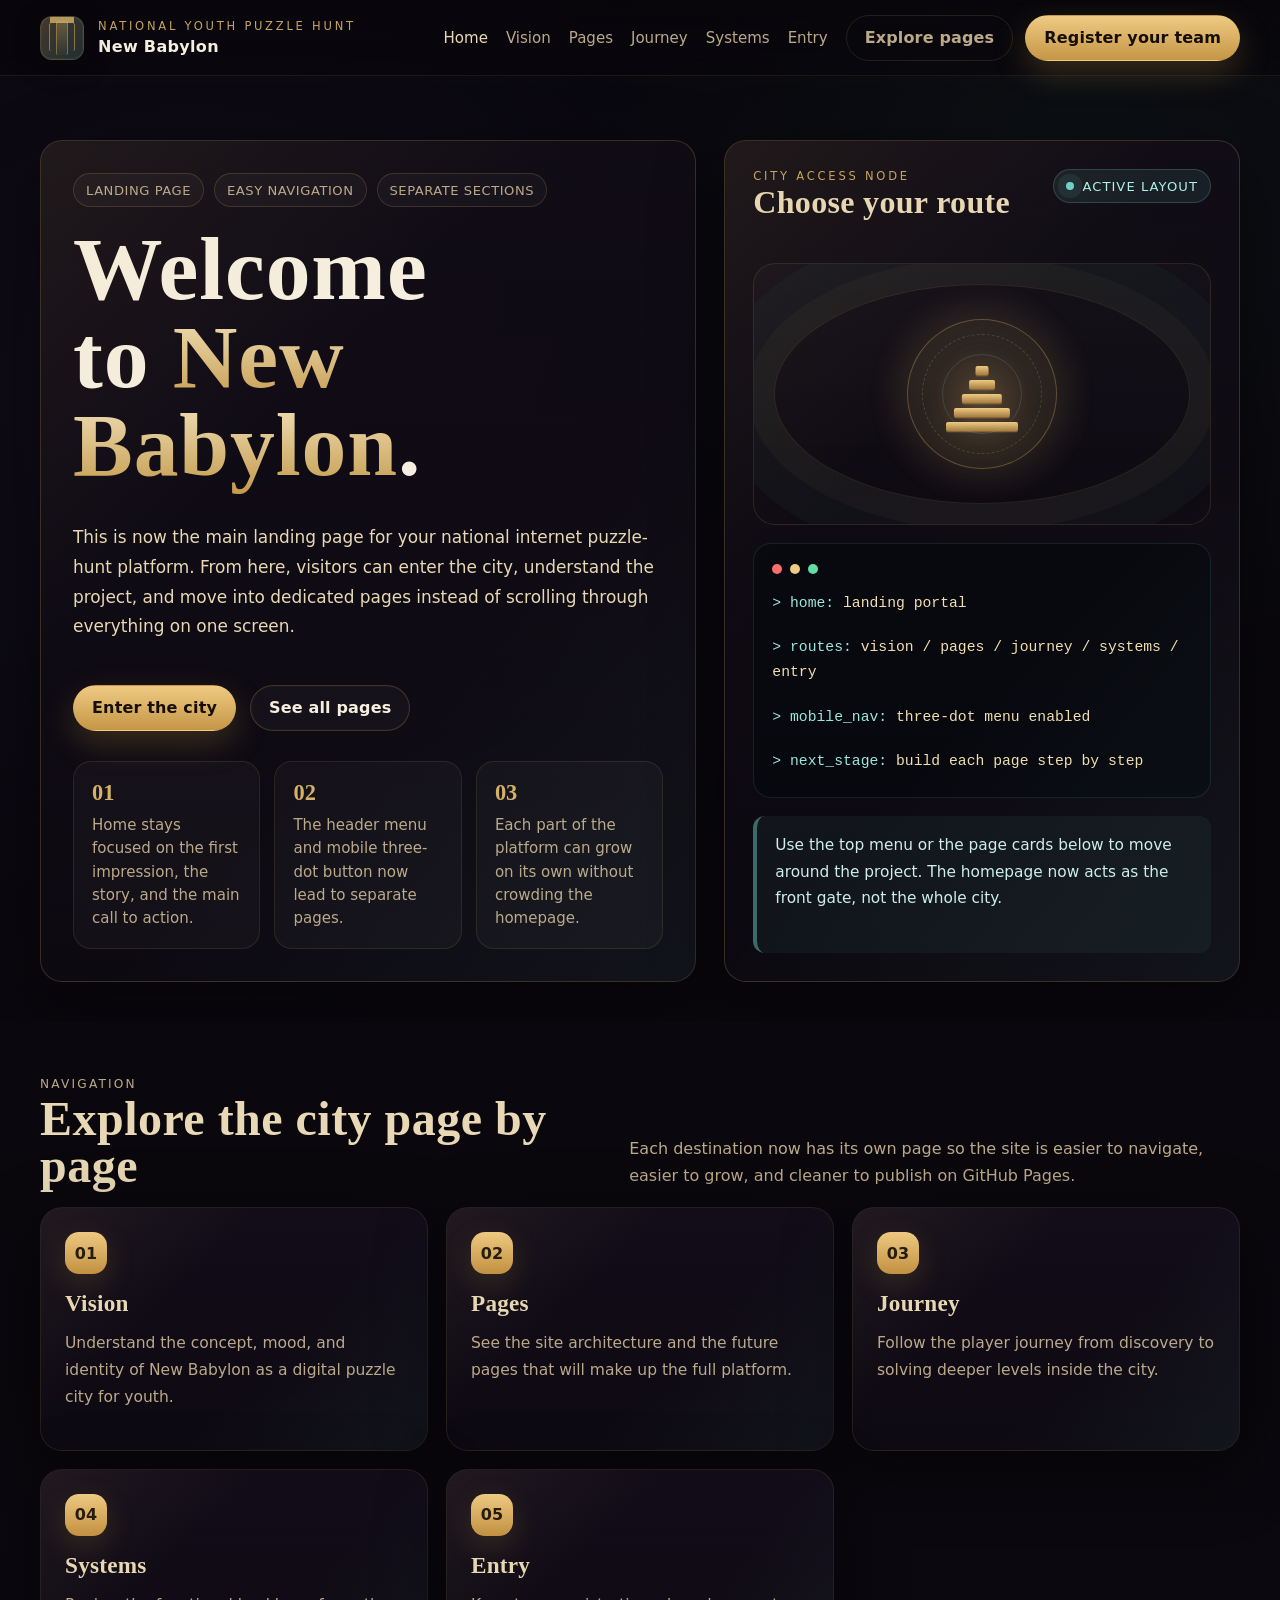
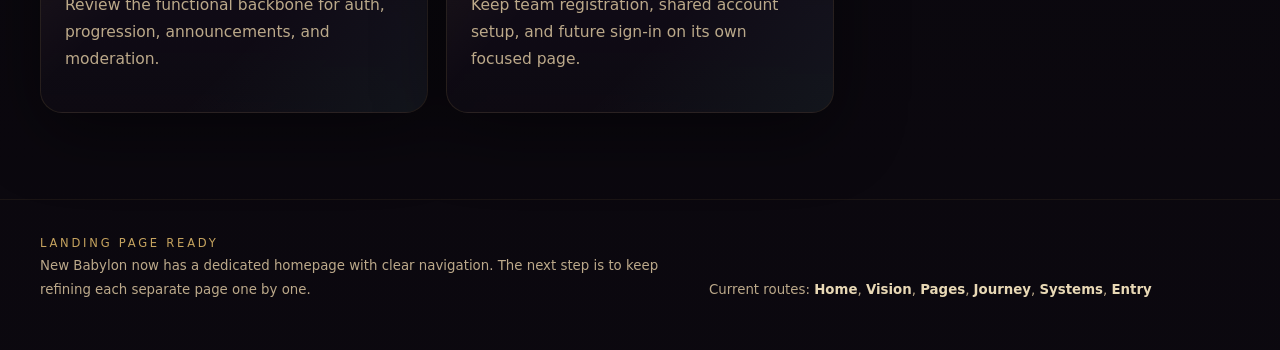
==== commit b4524414: "update registration" ====
--- a/index.html
+++ b/index.html
@@ -31,7 +31,7 @@
         </nav>
         <div class="nav-actions">
           <a class="btn btn-ghost" href="pages/structure.html">Explore pages</a>
-          <a class="btn btn-primary" href="pages/entry.html">Join the watchlist</a>
+          <a class="btn btn-primary" href="pages/entry.html">Register your team</a>
         </div>
       </div>
     </div>
@@ -145,7 +145,7 @@
           <a class="section-card card-link reveal" href="pages/entry.html">
             <div class="number-badge">05</div>
             <h3>Entry</h3>
-            <p>Keep founder sign-up, watchlist capture, or future registration on its own focused page.</p>
+            <p>Keep team registration, shared account setup, and future sign-in on its own focused page.</p>
           </a>
         </div>
       </div>
--- a/assets/css/style.css
+++ b/assets/css/style.css
@@ -27,11 +27,13 @@
       font-family: Inter, ui-sans-serif, system-ui, -apple-system, BlinkMacSystemFont, "Segoe UI", sans-serif;
       color: var(--ink);
       background:
-        radial-gradient(circle at 15% 20%, rgba(127, 92, 244, 0.14), transparent 35%),
-        radial-gradient(circle at 85% 10%, rgba(111, 208, 199, 0.10), transparent 25%),
-        linear-gradient(180deg, #050409 0%, #09070c 32%, #0d0911 100%);
+        linear-gradient(180deg, rgba(5, 4, 9, 0.34) 0%, rgba(9, 7, 12, 0.46) 32%, rgba(13, 9, 17, 0.58) 100%),
+        radial-gradient(circle at 15% 20%, rgba(127, 92, 244, 0.10), transparent 35%),
+        radial-gradient(circle at 85% 10%, rgba(111, 208, 199, 0.08), transparent 25%),
+        url("../images/background.png") center / cover no-repeat;
       min-height: 100vh;
       overflow-x: hidden;
+      background-color: #09070c;
     }
 
     body::before,
@@ -49,13 +51,14 @@
         linear-gradient(90deg, rgba(255,255,255,0.02) 1px, transparent 1px);
       background-size: 60px 60px;
       mask-image: linear-gradient(to bottom, rgba(0,0,0,0.7), transparent 92%);
+      opacity: 0.45;
     }
 
     body::after {
       background:
         radial-gradient(circle, rgba(214, 177, 102, 0.12) 0.7px, transparent 0.8px);
       background-size: 26px 26px;
-      opacity: 0.12;
+      opacity: 0.07;
       z-index: -3;
     }
 
@@ -787,10 +790,30 @@
       resize: vertical;
     }
 
+    .field-hint {
+      margin: 0;
+      color: rgba(232, 216, 181, 0.75);
+      font-size: 0.82rem;
+      line-height: 1.5;
+    }
+
     .helper {
+      margin: 0;
       font-size: 0.84rem;
       color: var(--muted);
       line-height: 1.55;
+    }
+
+    .helper.is-success {
+      color: #b9f4d5;
+    }
+
+    .helper.is-error {
+      color: #ffb0b0;
+    }
+
+    .form-note strong {
+      color: var(--sand);
     }
 
     .footer {
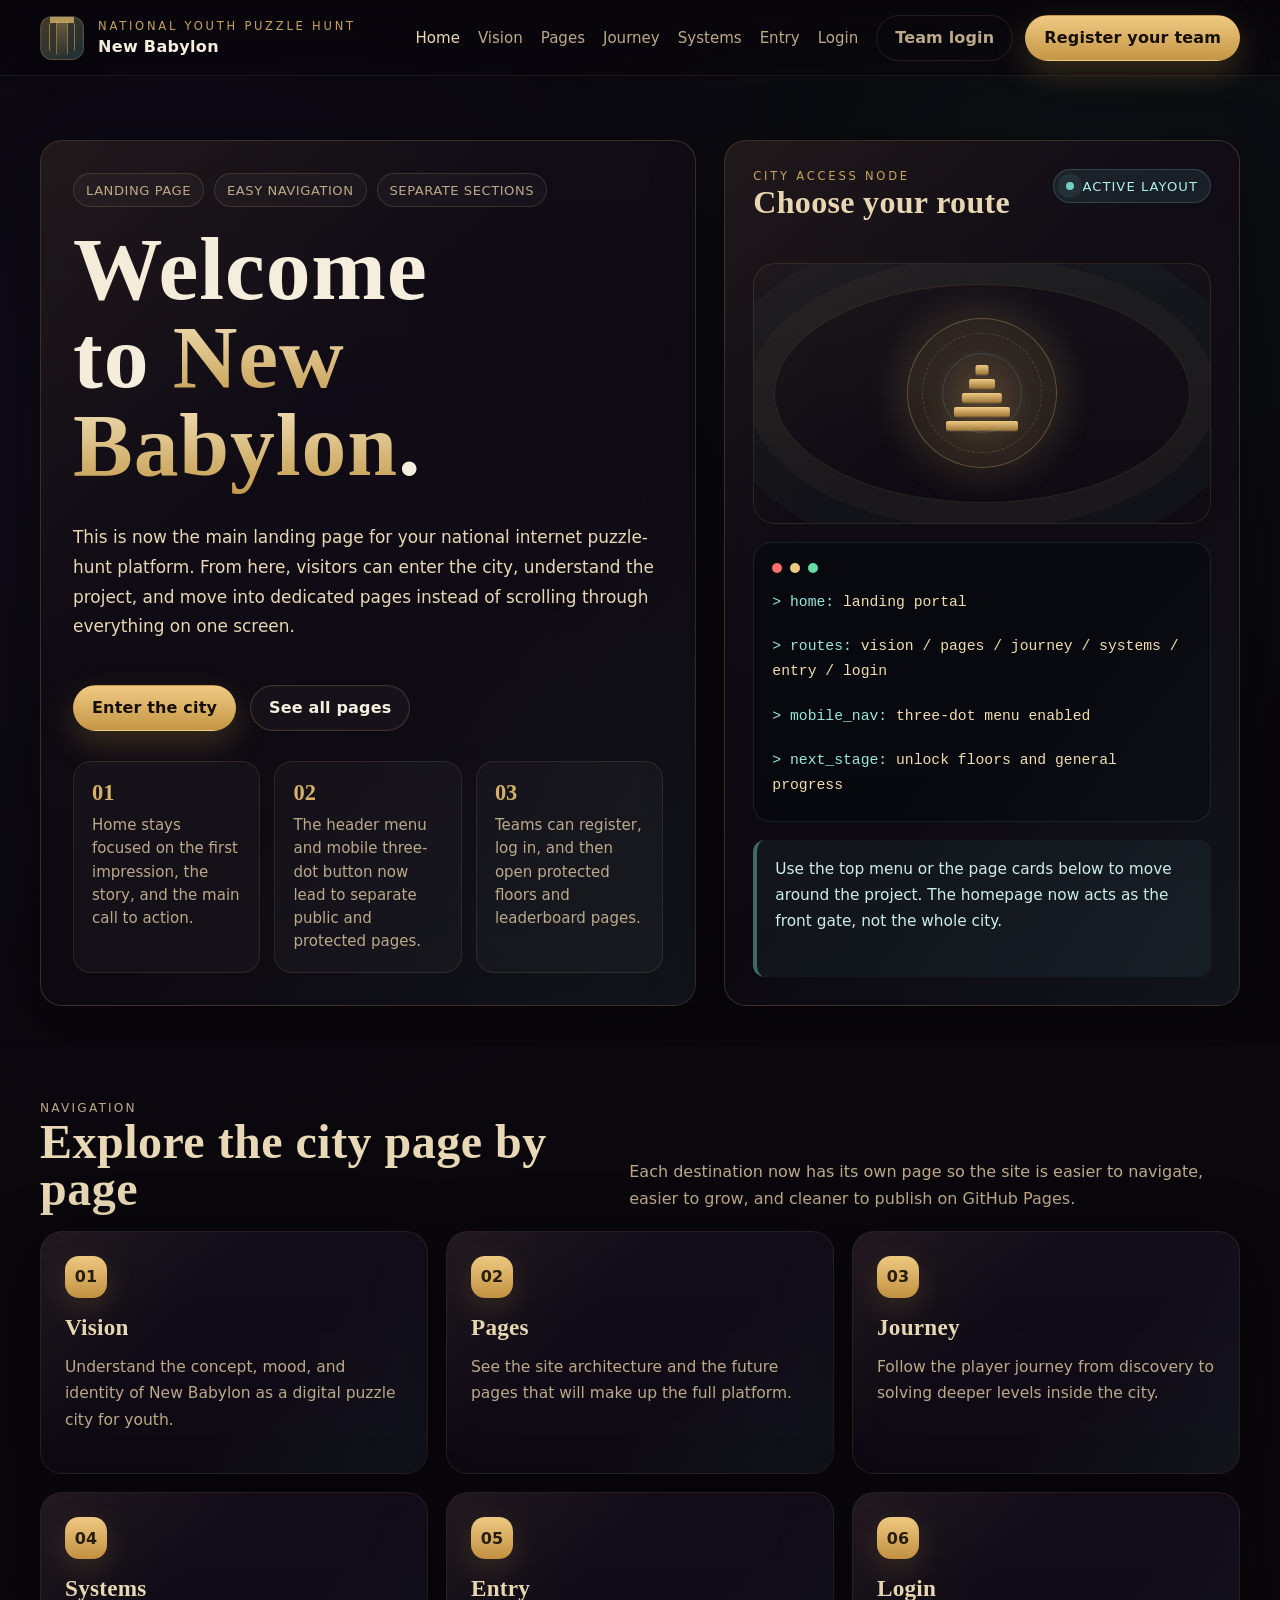
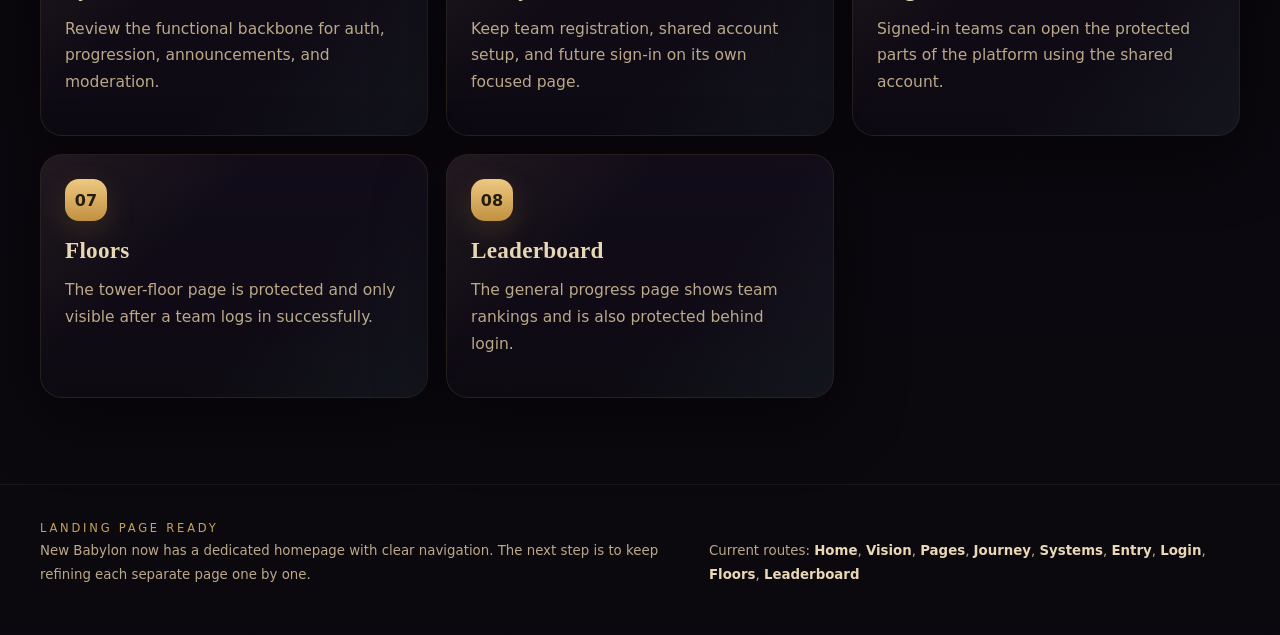
==== commit d87a79f7: "update login" ====
--- a/index.html
+++ b/index.html
@@ -28,9 +28,10 @@
           <a href="pages/journey.html">Journey</a>
           <a href="pages/systems.html">Systems</a>
           <a href="pages/entry.html">Entry</a>
+          <a href="pages/login.html">Login</a>
         </nav>
         <div class="nav-actions">
-          <a class="btn btn-ghost" href="pages/structure.html">Explore pages</a>
+          <a class="btn btn-ghost" href="pages/login.html">Team login</a>
           <a class="btn btn-primary" href="pages/entry.html">Register your team</a>
         </div>
       </div>
@@ -64,11 +65,11 @@
             </div>
             <div class="mini">
               <strong>02</strong>
-              <span>The header menu and mobile three-dot button now lead to separate pages.</span>
+              <span>The header menu and mobile three-dot button now lead to separate public and protected pages.</span>
             </div>
             <div class="mini">
               <strong>03</strong>
-              <span>Each part of the platform can grow on its own without crowding the homepage.</span>
+              <span>Teams can register, log in, and then open protected floors and leaderboard pages.</span>
             </div>
           </div>
         </article>
@@ -93,9 +94,9 @@
           <div class="terminal" aria-label="Navigation preview">
             <div class="terminal-head"><i></i><i></i><i></i></div>
             <div class="terminal-line">&gt; home: <span>landing portal</span></div>
-            <div class="terminal-line">&gt; routes: <span>vision / pages / journey / systems / entry</span></div>
+            <div class="terminal-line">&gt; routes: <span>vision / pages / journey / systems / entry / login</span></div>
             <div class="terminal-line">&gt; mobile_nav: <span>three-dot menu enabled</span></div>
-            <div class="terminal-line">&gt; next_stage: <span>build each page step by step</span></div>
+            <div class="terminal-line">&gt; next_stage: <span>unlock floors and general progress</span></div>
           </div>
 
           <div class="accent-box">
@@ -147,6 +148,24 @@
             <h3>Entry</h3>
             <p>Keep team registration, shared account setup, and future sign-in on its own focused page.</p>
           </a>
+
+          <a class="section-card card-link reveal" href="pages/login.html">
+            <div class="number-badge">06</div>
+            <h3>Login</h3>
+            <p>Signed-in teams can open the protected parts of the platform using the shared account.</p>
+          </a>
+
+          <a class="section-card card-link reveal" href="pages/levels.html">
+            <div class="number-badge">07</div>
+            <h3>Floors</h3>
+            <p>The tower-floor page is protected and only visible after a team logs in successfully.</p>
+          </a>
+
+          <a class="section-card card-link reveal" href="pages/leaderboard.html">
+            <div class="number-badge">08</div>
+            <h3>Leaderboard</h3>
+            <p>The general progress page shows team rankings and is also protected behind login.</p>
+          </a>
         </div>
       </div>
     </section>
@@ -162,7 +181,7 @@
       </div>
       <div>
         <small>
-          Current routes: <strong style="color: var(--sand);">Home</strong>, <strong style="color: var(--sand);">Vision</strong>, <strong style="color: var(--sand);">Pages</strong>, <strong style="color: var(--sand);">Journey</strong>, <strong style="color: var(--sand);">Systems</strong>, <strong style="color: var(--sand);">Entry</strong>
+          Current routes: <strong style="color: var(--sand);">Home</strong>, <strong style="color: var(--sand);">Vision</strong>, <strong style="color: var(--sand);">Pages</strong>, <strong style="color: var(--sand);">Journey</strong>, <strong style="color: var(--sand);">Systems</strong>, <strong style="color: var(--sand);">Entry</strong>, <strong style="color: var(--sand);">Login</strong>, <strong style="color: var(--sand);">Floors</strong>, <strong style="color: var(--sand);">Leaderboard</strong>
         </small>
       </div>
     </div>
--- a/assets/css/style.css
+++ b/assets/css/style.css
@@ -816,6 +816,182 @@
       color: var(--sand);
     }
 
+    .auth-page-shell,
+    .protected-shell {
+      display: grid;
+      gap: 24px;
+    }
+
+    .auth-form {
+      max-width: 460px;
+    }
+
+    .account-panel {
+      display: grid;
+      gap: 6px;
+      min-width: 220px;
+      padding: 18px;
+      border: 1px solid rgba(214,177,102,0.12);
+      border-radius: 18px;
+      background: rgba(255,255,255,0.03);
+    }
+
+    .account-label {
+      margin: 0;
+      color: var(--muted);
+      font-size: 0.76rem;
+      letter-spacing: 0.14em;
+      text-transform: uppercase;
+    }
+
+    .account-panel strong {
+      color: var(--sand);
+      font-size: 1.12rem;
+    }
+
+    .account-panel span {
+      color: var(--muted);
+      font-size: 0.88rem;
+      line-height: 1.5;
+    }
+
+    .protected-header {
+      display: flex;
+      justify-content: space-between;
+      gap: 20px;
+      align-items: flex-start;
+    }
+
+    .summary-grid {
+      display: grid;
+      grid-template-columns: repeat(3, minmax(0,1fr));
+      gap: 18px;
+      margin-bottom: 18px;
+    }
+
+    .tower-grid {
+      display: grid;
+      grid-template-columns: repeat(3, minmax(0,1fr));
+      gap: 18px;
+      margin-top: 22px;
+    }
+
+    .tower-card {
+      padding: 22px;
+      border: 1px solid rgba(214,177,102,0.12);
+      border-radius: 20px;
+      background: linear-gradient(180deg, rgba(20,14,28,0.86), rgba(15,11,20,0.72));
+      box-shadow: var(--shadow);
+    }
+
+    .tower-card-top {
+      display: flex;
+      justify-content: space-between;
+      align-items: center;
+      gap: 12px;
+      margin-bottom: 16px;
+    }
+
+    .tower-floor-number {
+      color: var(--gold);
+      font-size: 0.88rem;
+      font-weight: 700;
+      letter-spacing: 0.08em;
+      text-transform: uppercase;
+    }
+
+    .status-chip {
+      display: inline-flex;
+      align-items: center;
+      min-height: 30px;
+      padding: 0 10px;
+      border: 1px solid rgba(214,177,102,0.18);
+      border-radius: 999px;
+      background: rgba(255,255,255,0.04);
+      color: var(--sand);
+      font-size: 0.76rem;
+      letter-spacing: 0.05em;
+      text-transform: uppercase;
+    }
+
+    .tower-card h3 {
+      margin-bottom: 10px;
+      color: var(--sand);
+      font-size: 1.34rem;
+    }
+
+    .tower-card p {
+      margin: 0;
+      color: var(--muted);
+      line-height: 1.65;
+    }
+
+    .tower-card.is-current {
+      border-color: rgba(111,208,199,0.35);
+      box-shadow: 0 20px 60px rgba(27, 92, 89, 0.22);
+    }
+
+    .tower-card.is-current .status-chip {
+      border-color: rgba(111,208,199,0.32);
+      background: rgba(111,208,199,0.12);
+      color: #bff6f0;
+    }
+
+    .tower-card.is-cleared .status-chip {
+      border-color: rgba(99,220,166,0.28);
+      background: rgba(99,220,166,0.10);
+      color: #c6f7df;
+    }
+
+    .tower-card.is-locked {
+      opacity: 0.82;
+    }
+
+    .leaderboard-shell {
+      overflow: hidden;
+      border: 1px solid rgba(214,177,102,0.12);
+      border-radius: 22px;
+      background: linear-gradient(180deg, rgba(20,14,28,0.88), rgba(15,11,20,0.72));
+      box-shadow: var(--shadow);
+    }
+
+    .leaderboard-table {
+      width: 100%;
+      border-collapse: collapse;
+    }
+
+    .leaderboard-table th,
+    .leaderboard-table td {
+      padding: 18px 20px;
+      text-align: left;
+      border-bottom: 1px solid rgba(214,177,102,0.10);
+    }
+
+    .leaderboard-table th {
+      color: var(--gold);
+      font-size: 0.8rem;
+      letter-spacing: 0.14em;
+      text-transform: uppercase;
+      background: rgba(255,255,255,0.02);
+    }
+
+    .leaderboard-table td {
+      color: var(--sand);
+    }
+
+    .leaderboard-table tbody tr:last-child td {
+      border-bottom: 0;
+    }
+
+    .leaderboard-table tbody tr.is-you {
+      background: rgba(111,208,199,0.08);
+    }
+
+    .table-empty {
+      color: var(--muted) !important;
+      text-align: center !important;
+    }
+
     .footer {
       padding: 36px 0 48px;
       color: var(--muted);
@@ -855,6 +1031,7 @@
 
     @media (max-width: 1080px) {
       .hero-grid,
+      .auth-page-shell,
       .cta-panel,
       .grid-4,
       .grid-3,
@@ -863,6 +1040,8 @@
       .hero-card,
       .portal-card { min-height: auto; }
       .hero-info,
+      .summary-grid,
+      .tower-grid,
       .status-grid { grid-template-columns: repeat(2, minmax(0,1fr)); }
     }
 
@@ -909,7 +1088,10 @@
       .hero-actions { flex-direction: column; }
       .btn { width: 100%; }
       .portal-top,
+      .protected-header,
       .section-head { align-items: stretch; flex-direction: column; }
       h1 { font-size: clamp(2.5rem, 12vw, 4rem); }
       h2 { font-size: clamp(1.8rem, 9vw, 2.4rem); }
-    }
+      .leaderboard-table th,
+      .leaderboard-table td { padding: 14px 12px; }
+    }
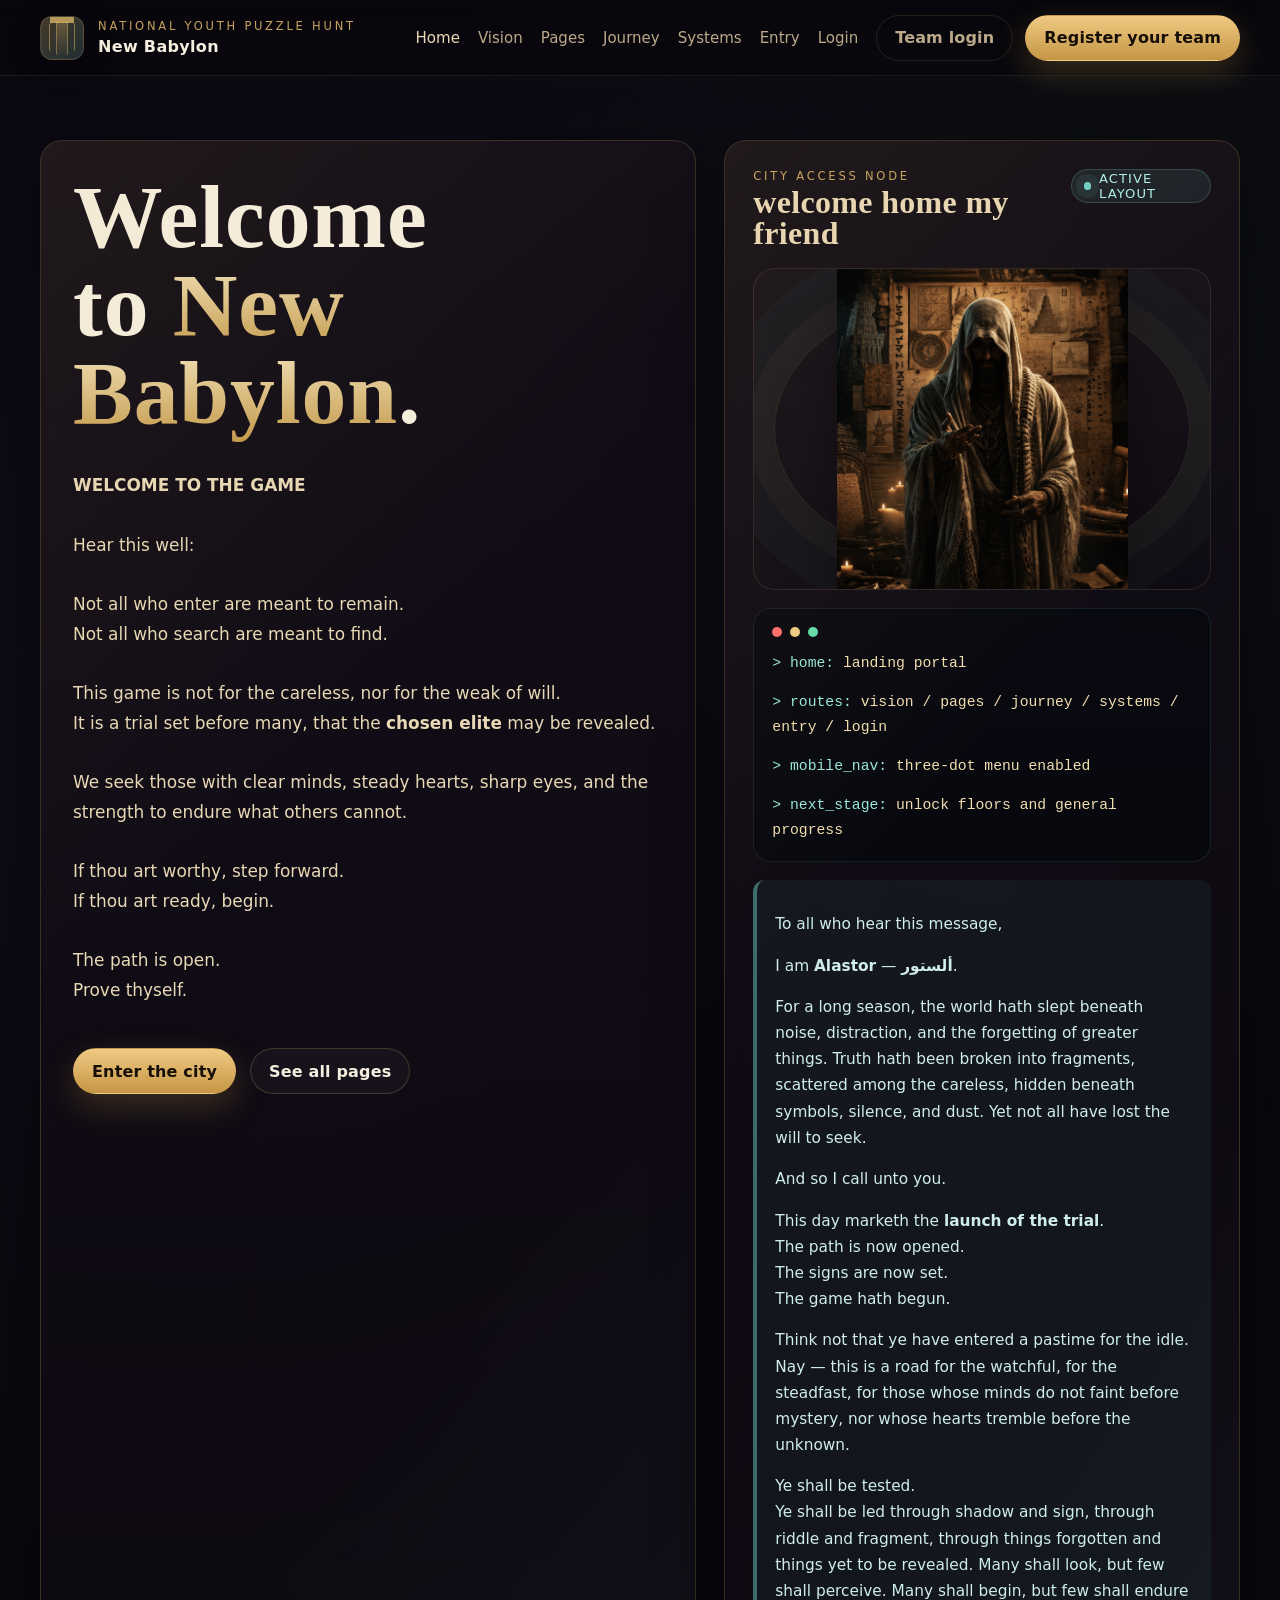
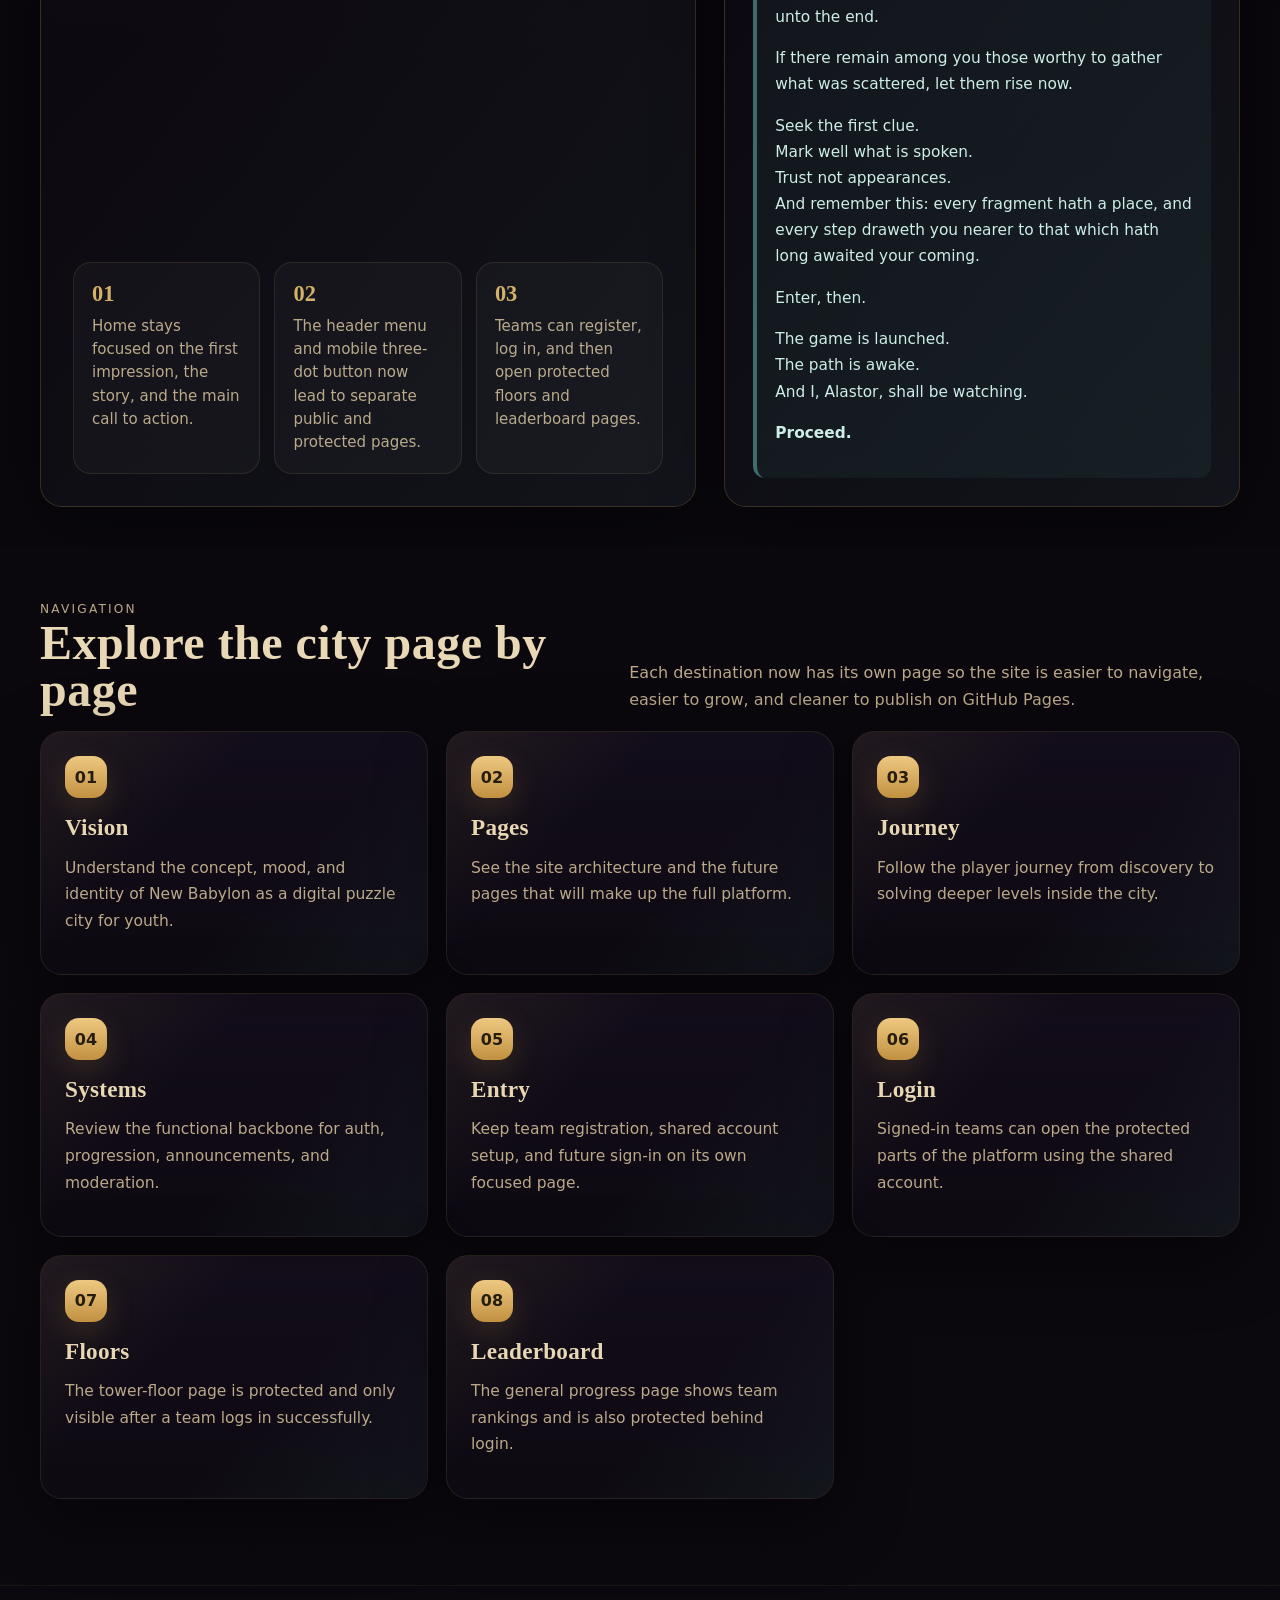
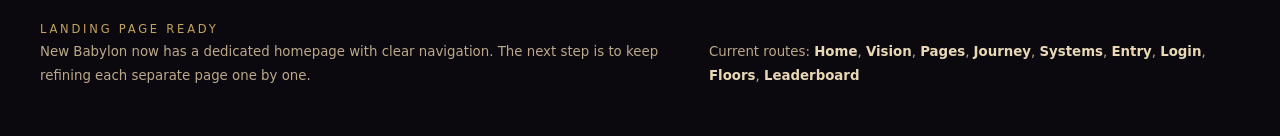
==== commit a229ab14: "update the home page" ====
--- a/index.html
+++ b/index.html
@@ -43,14 +43,19 @@
       <div class="container hero-grid">
         <article class="hero-card reveal">
           <div class="hero-head">
-            <div class="chip-row">
-              <span class="chip">Landing page</span>
-              <span class="chip">Easy navigation</span>
-              <span class="chip">Separate sections</span>
-            </div>
             <h1>Welcome to <span class="gradient-word">New Babylon</span>.</h1>
             <p class="hero-sub">
-              This is now the main landing page for your national internet puzzle-hunt platform. From here, visitors can enter the city, understand the project, and move into dedicated pages instead of scrolling through everything on one screen.
+              <strong>WELCOME TO THE GAME</strong><br /><br />
+              Hear this well:<br /><br />
+              Not all who enter are meant to remain.<br />
+              Not all who search are meant to find.<br /><br />
+              This game is not for the careless, nor for the weak of will.<br />
+              It is a trial set before many, that the <strong>chosen elite</strong> may be revealed.<br /><br />
+              We seek those with clear minds, steady hearts, sharp eyes, and the strength to endure what others cannot.<br /><br />
+              If thou art worthy, step forward.<br />
+              If thou art ready, begin.<br /><br />
+              The path is open.<br />
+              Prove thyself.
             </p>
             <div class="hero-actions">
               <a class="btn btn-primary" href="pages/vision.html">Enter the city</a>
@@ -78,17 +83,13 @@
           <div class="portal-top">
             <div>
               <p class="eyebrow">City access node</p>
-              <h2 style="font-size: 2rem;">Choose your route</h2>
+              <h2 style="font-size: 2rem;">welcome home my friend</h2>
             </div>
             <div class="status-badge"><span class="status-dot"></span>Active layout</div>
           </div>
 
           <div class="portal-visual" aria-hidden="true">
-            <div class="sigil">
-              <div class="ziggurat">
-                <span></span><span></span><span></span><span></span><span></span>
-              </div>
-            </div>
+            <img class="portal-portrait" src="assets/images/alastor.png" alt="Alastor portrait" />
           </div>
 
           <div class="terminal" aria-label="Navigation preview">
@@ -100,7 +101,18 @@
           </div>
 
           <div class="accent-box">
-            Use the top menu or the page cards below to move around the project. The homepage now acts as the front gate, not the whole city.
+            <p>To all who hear this message,</p>
+            <p>I am <strong>Alastor</strong> — <strong>ألستور</strong>.</p>
+            <p>For a long season, the world hath slept beneath noise, distraction, and the forgetting of greater things. Truth hath been broken into fragments, scattered among the careless, hidden beneath symbols, silence, and dust. Yet not all have lost the will to seek.</p>
+            <p>And so I call unto you.</p>
+            <p>This day marketh the <strong>launch of the trial</strong>.<br />The path is now opened.<br />The signs are now set.<br />The game hath begun.</p>
+            <p>Think not that ye have entered a pastime for the idle. Nay — this is a road for the watchful, for the steadfast, for those whose minds do not faint before mystery, nor whose hearts tremble before the unknown.</p>
+            <p>Ye shall be tested.<br />Ye shall be led through shadow and sign, through riddle and fragment, through things forgotten and things yet to be revealed. Many shall look, but few shall perceive. Many shall begin, but few shall endure unto the end.</p>
+            <p>If there remain among you those worthy to gather what was scattered, let them rise now.</p>
+            <p>Seek the first clue.<br />Mark well what is spoken.<br />Trust not appearances.<br />And remember this: every fragment hath a place, and every step draweth you nearer to that which hath long awaited your coming.</p>
+            <p>Enter, then.</p>
+            <p>The game is launched.<br />The path is awake.<br />And I, Alastor, shall be watching.</p>
+            <p><strong>Proceed.</strong></p>
           </div>
         </aside>
       </div>
--- a/assets/css/style.css
+++ b/assets/css/style.css
@@ -413,6 +413,15 @@
       border-radius: 50%;
       border: 1px solid rgba(214,177,102,0.14);
       box-shadow: 0 0 0 26px rgba(214,177,102,0.04), 0 0 0 60px rgba(111,208,199,0.03);
+    }
+
+    .portal-portrait {
+      position: relative;
+      z-index: 1;
+      width: min(100%, 430px);
+      max-height: 320px;
+      object-fit: contain;
+      filter: drop-shadow(0 18px 30px rgba(0, 0, 0, 0.35));
     }
 
     .sigil {
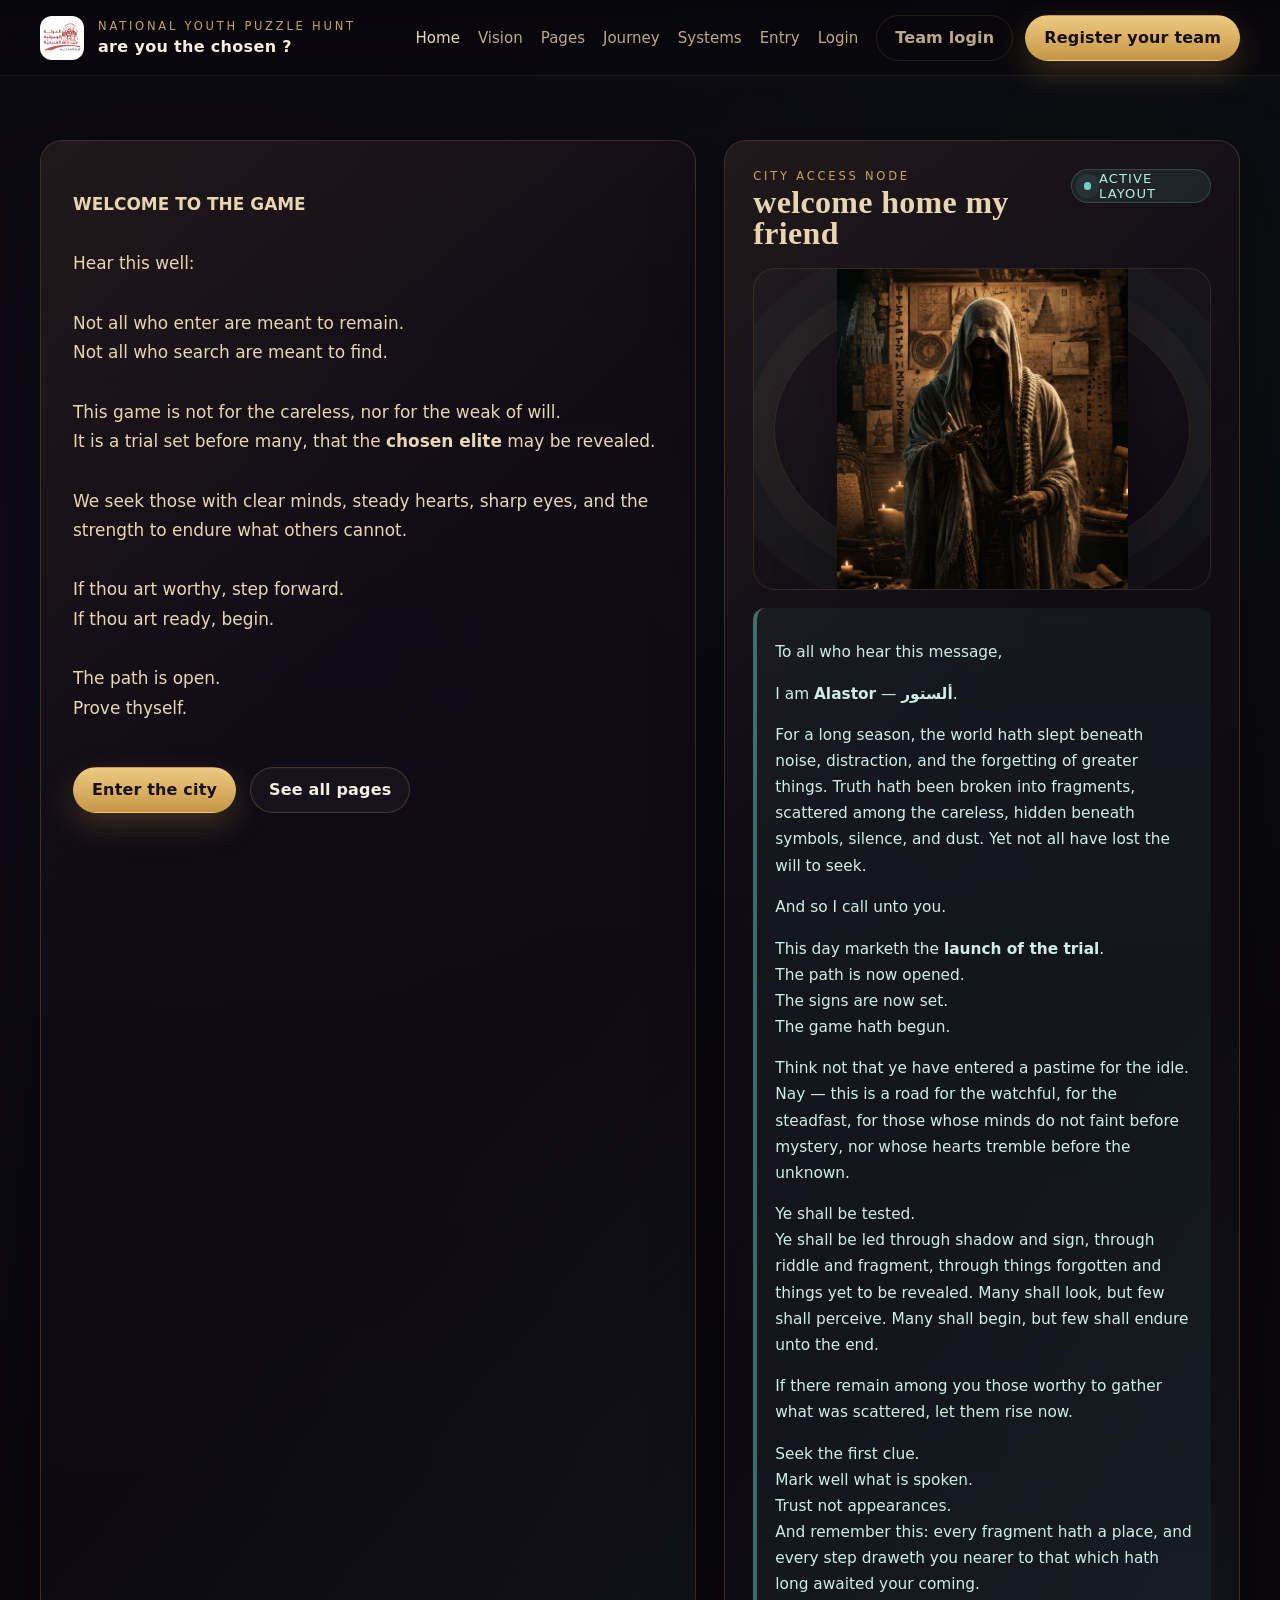
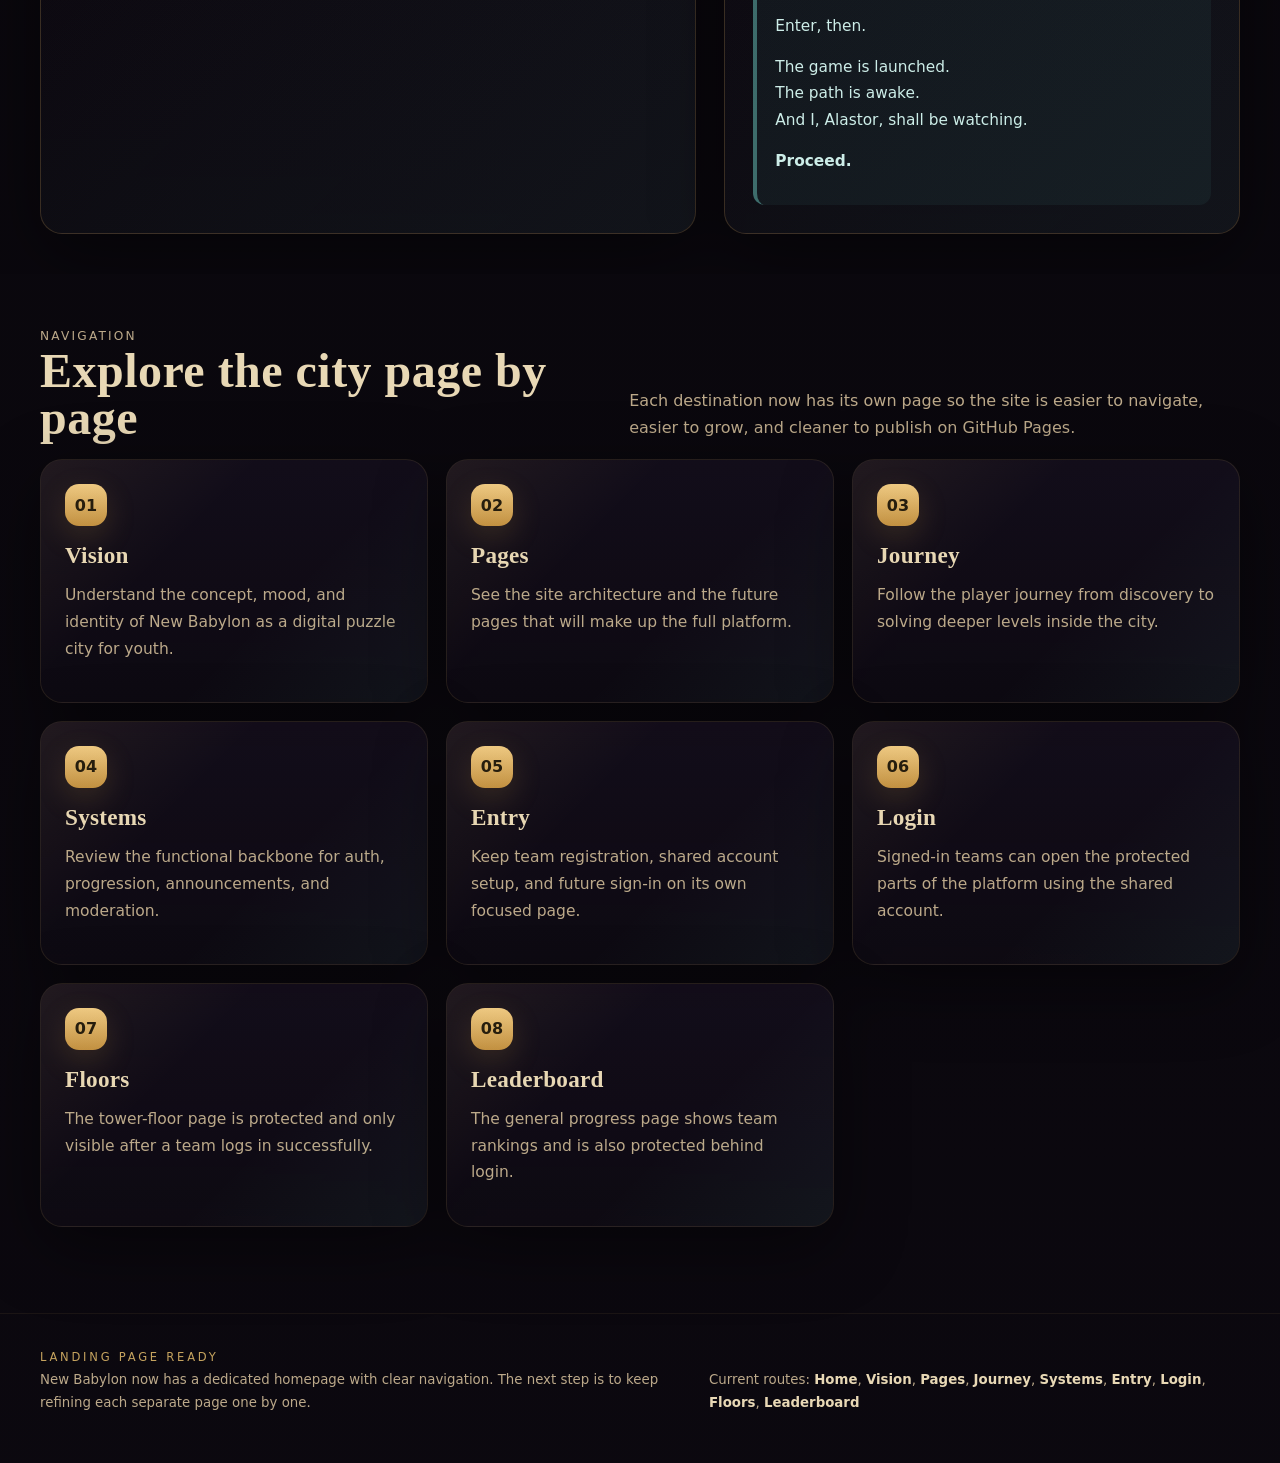
==== commit c8725d4f: "update site" ====
--- a/index.html
+++ b/index.html
@@ -11,10 +11,10 @@
   <header class="topbar">
     <div class="container topbar-inner">
       <a class="brand" href="index.html" aria-label="New Babylon home">
-        <div class="brand-mark" aria-hidden="true"></div>
+        <img class="brand-mark" src="assets/images/logo.png" alt="" />
         <div class="brand-copy">
           <p class="eyebrow">National Youth Puzzle Hunt</p>
-          <p class="brand-title">New Babylon</p>
+          <p class="brand-title">are you the chosen ?</p>
         </div>
       </a>
 
@@ -43,7 +43,6 @@
       <div class="container hero-grid">
         <article class="hero-card reveal">
           <div class="hero-head">
-            <h1>Welcome to <span class="gradient-word">New Babylon</span>.</h1>
             <p class="hero-sub">
               <strong>WELCOME TO THE GAME</strong><br /><br />
               Hear this well:<br /><br />
@@ -63,20 +62,6 @@
             </div>
           </div>
 
-          <div class="hero-info">
-            <div class="mini">
-              <strong>01</strong>
-              <span>Home stays focused on the first impression, the story, and the main call to action.</span>
-            </div>
-            <div class="mini">
-              <strong>02</strong>
-              <span>The header menu and mobile three-dot button now lead to separate public and protected pages.</span>
-            </div>
-            <div class="mini">
-              <strong>03</strong>
-              <span>Teams can register, log in, and then open protected floors and leaderboard pages.</span>
-            </div>
-          </div>
         </article>
 
         <aside class="portal-card panel reveal">
@@ -90,14 +75,6 @@
 
           <div class="portal-visual" aria-hidden="true">
             <img class="portal-portrait" src="assets/images/alastor.png" alt="Alastor portrait" />
-          </div>
-
-          <div class="terminal" aria-label="Navigation preview">
-            <div class="terminal-head"><i></i><i></i><i></i></div>
-            <div class="terminal-line">&gt; home: <span>landing portal</span></div>
-            <div class="terminal-line">&gt; routes: <span>vision / pages / journey / systems / entry / login</span></div>
-            <div class="terminal-line">&gt; mobile_nav: <span>three-dot menu enabled</span></div>
-            <div class="terminal-line">&gt; next_stage: <span>unlock floors and general progress</span></div>
           </div>
 
           <div class="accent-box">
--- a/assets/css/style.css
+++ b/assets/css/style.css
@@ -95,37 +95,9 @@
       width: 44px;
       height: 44px;
       border-radius: 12px;
-      background:
-        linear-gradient(135deg, rgba(214,177,102,0.26), rgba(111,208,199,0.16)),
-        rgba(255,255,255,0.04);
-      border: 1px solid rgba(214,177,102,0.18);
-      box-shadow: inset 0 0 0 1px rgba(255,255,255,0.03), 0 6px 30px rgba(0,0,0,0.22);
-      display: grid;
-      place-items: center;
-      position: relative;
-      overflow: hidden;
-    }
-
-    .brand-mark::before,
-    .brand-mark::after {
-      content: "";
-      position: absolute;
-      left: 50%;
-      transform: translateX(-50%);
-      border-left: 1px solid rgba(214,177,102,0.55);
-      border-right: 1px solid rgba(214,177,102,0.55);
-      border-radius: 2px;
-    }
-
-    .brand-mark::before {
-      width: 24px; height: 28px; bottom: 8px;
-      box-shadow: 0 -8px 0 -1px rgba(214,177,102,0.55), 0 -16px 0 -1px rgba(214,177,102,0.55);
-    }
-
-    .brand-mark::after {
-      width: 10px; height: 34px; bottom: 4px;
-      background: linear-gradient(180deg, rgba(214,177,102,0.38), rgba(214,177,102,0.04));
-      opacity: 0.8;
+      object-fit: contain;
+      display: block;
+      flex: 0 0 44px;
     }
 
     .brand-copy {
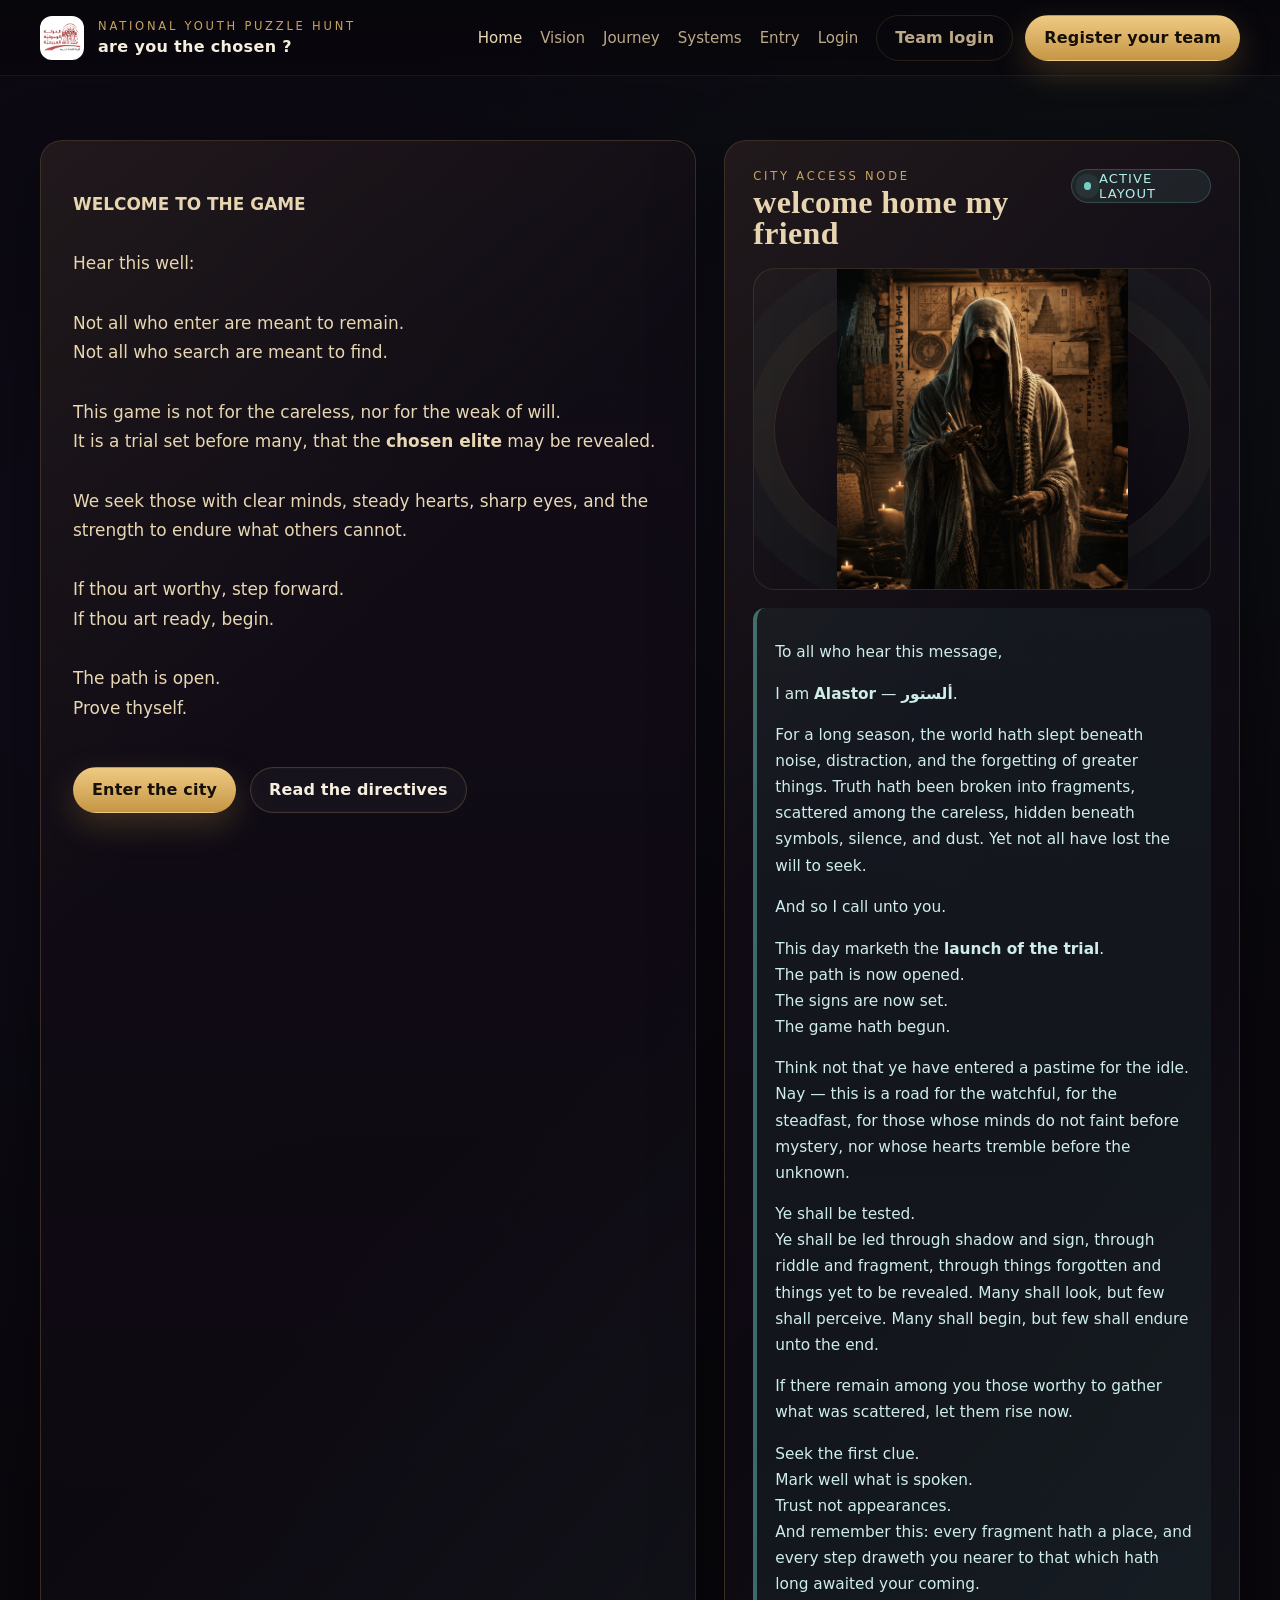
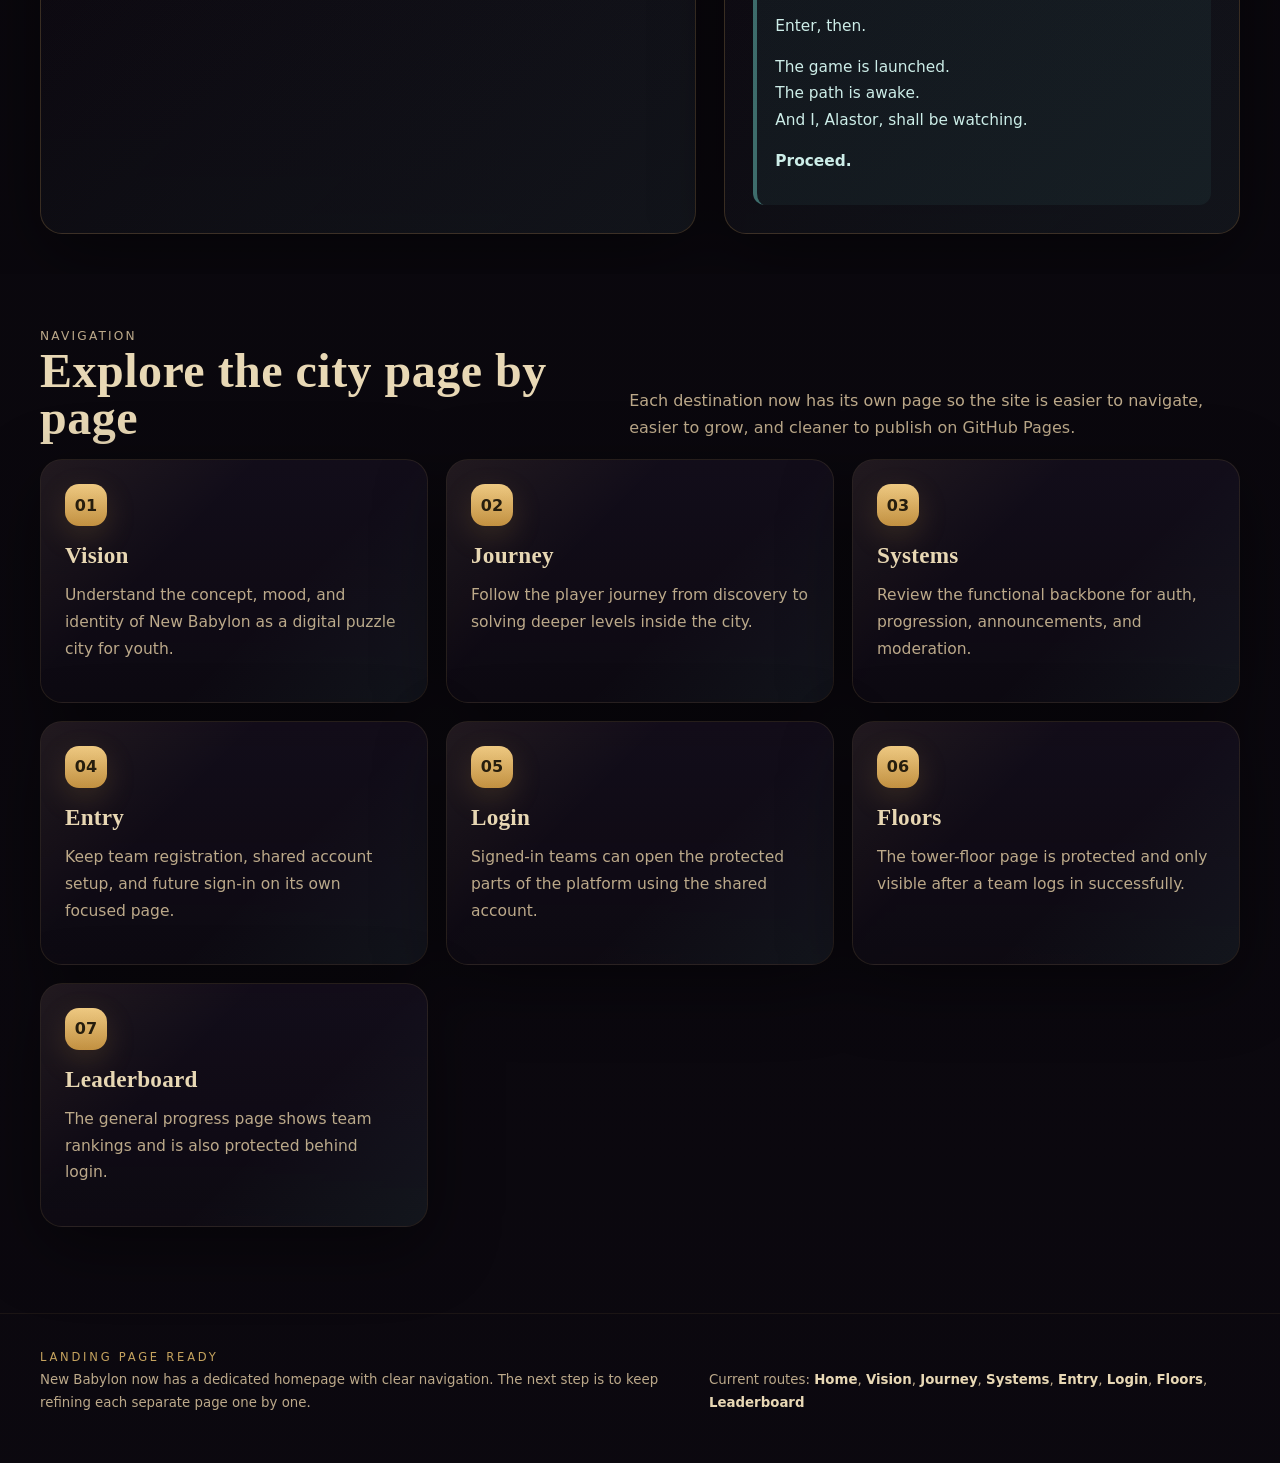
==== commit b4e1d238: "update" ====
--- a/index.html
+++ b/index.html
@@ -24,7 +24,6 @@
         <nav class="nav-links" aria-label="Main navigation">
           <a href="index.html" aria-current="page">Home</a>
           <a href="pages/vision.html">Vision</a>
-          <a href="pages/structure.html">Pages</a>
           <a href="pages/journey.html">Journey</a>
           <a href="pages/systems.html">Systems</a>
           <a href="pages/entry.html">Entry</a>
@@ -58,7 +57,7 @@
             </p>
             <div class="hero-actions">
               <a class="btn btn-primary" href="pages/vision.html">Enter the city</a>
-              <a class="btn btn-secondary" href="pages/structure.html">See all pages</a>
+              <a class="btn btn-secondary" href="pages/systems.html">Read the directives</a>
             </div>
           </div>
 
@@ -114,44 +113,38 @@
             <p>Understand the concept, mood, and identity of New Babylon as a digital puzzle city for youth.</p>
           </a>
 
-          <a class="section-card card-link reveal" href="pages/structure.html">
+          <a class="section-card card-link reveal" href="pages/journey.html">
             <div class="number-badge">02</div>
-            <h3>Pages</h3>
-            <p>See the site architecture and the future pages that will make up the full platform.</p>
-          </a>
-
-          <a class="section-card card-link reveal" href="pages/journey.html">
-            <div class="number-badge">03</div>
             <h3>Journey</h3>
             <p>Follow the player journey from discovery to solving deeper levels inside the city.</p>
           </a>
 
           <a class="section-card card-link reveal" href="pages/systems.html">
-            <div class="number-badge">04</div>
+            <div class="number-badge">03</div>
             <h3>Systems</h3>
             <p>Review the functional backbone for auth, progression, announcements, and moderation.</p>
           </a>
 
           <a class="section-card card-link reveal" href="pages/entry.html">
-            <div class="number-badge">05</div>
+            <div class="number-badge">04</div>
             <h3>Entry</h3>
             <p>Keep team registration, shared account setup, and future sign-in on its own focused page.</p>
           </a>
 
           <a class="section-card card-link reveal" href="pages/login.html">
-            <div class="number-badge">06</div>
+            <div class="number-badge">05</div>
             <h3>Login</h3>
             <p>Signed-in teams can open the protected parts of the platform using the shared account.</p>
           </a>
 
           <a class="section-card card-link reveal" href="pages/levels.html">
-            <div class="number-badge">07</div>
+            <div class="number-badge">06</div>
             <h3>Floors</h3>
             <p>The tower-floor page is protected and only visible after a team logs in successfully.</p>
           </a>
 
           <a class="section-card card-link reveal" href="pages/leaderboard.html">
-            <div class="number-badge">08</div>
+            <div class="number-badge">07</div>
             <h3>Leaderboard</h3>
             <p>The general progress page shows team rankings and is also protected behind login.</p>
           </a>
@@ -170,7 +163,7 @@
       </div>
       <div>
         <small>
-          Current routes: <strong style="color: var(--sand);">Home</strong>, <strong style="color: var(--sand);">Vision</strong>, <strong style="color: var(--sand);">Pages</strong>, <strong style="color: var(--sand);">Journey</strong>, <strong style="color: var(--sand);">Systems</strong>, <strong style="color: var(--sand);">Entry</strong>, <strong style="color: var(--sand);">Login</strong>, <strong style="color: var(--sand);">Floors</strong>, <strong style="color: var(--sand);">Leaderboard</strong>
+          Current routes: <strong style="color: var(--sand);">Home</strong>, <strong style="color: var(--sand);">Vision</strong>, <strong style="color: var(--sand);">Journey</strong>, <strong style="color: var(--sand);">Systems</strong>, <strong style="color: var(--sand);">Entry</strong>, <strong style="color: var(--sand);">Login</strong>, <strong style="color: var(--sand);">Floors</strong>, <strong style="color: var(--sand);">Leaderboard</strong>
         </small>
       </div>
     </div>
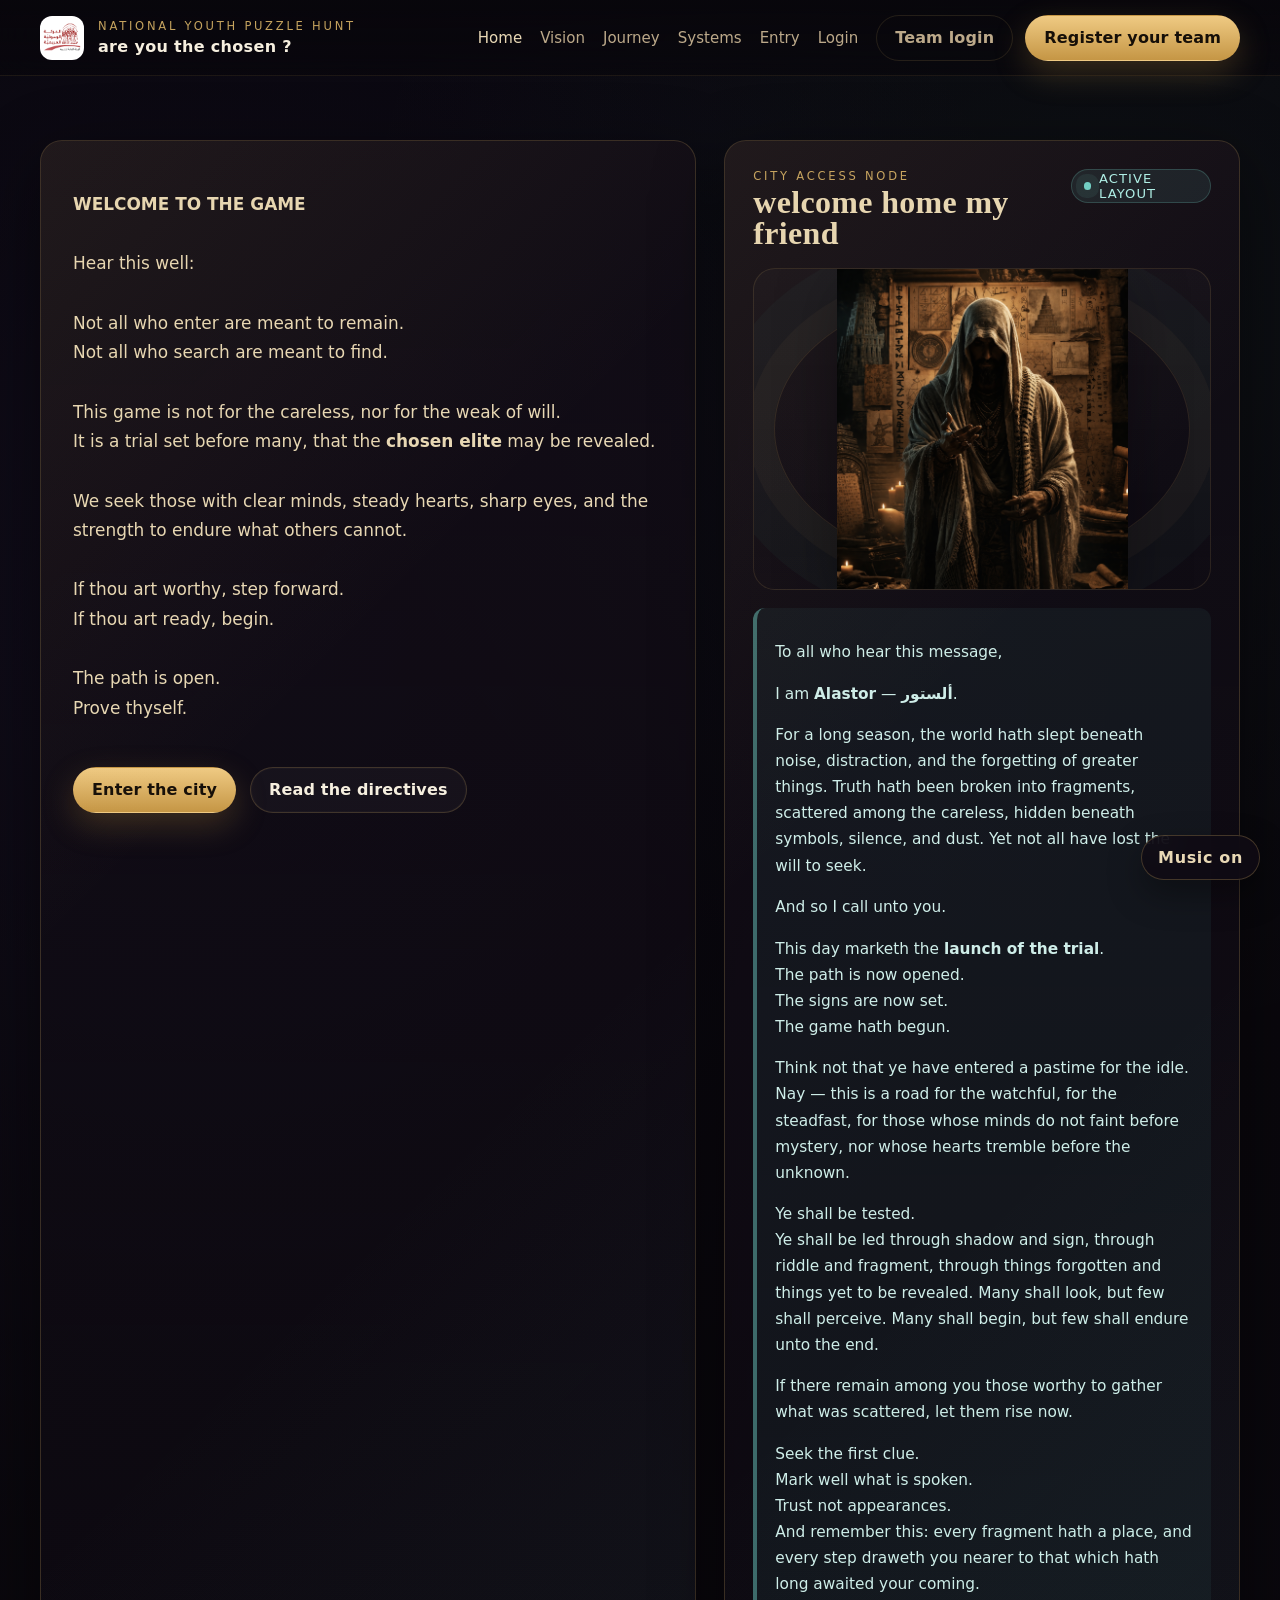
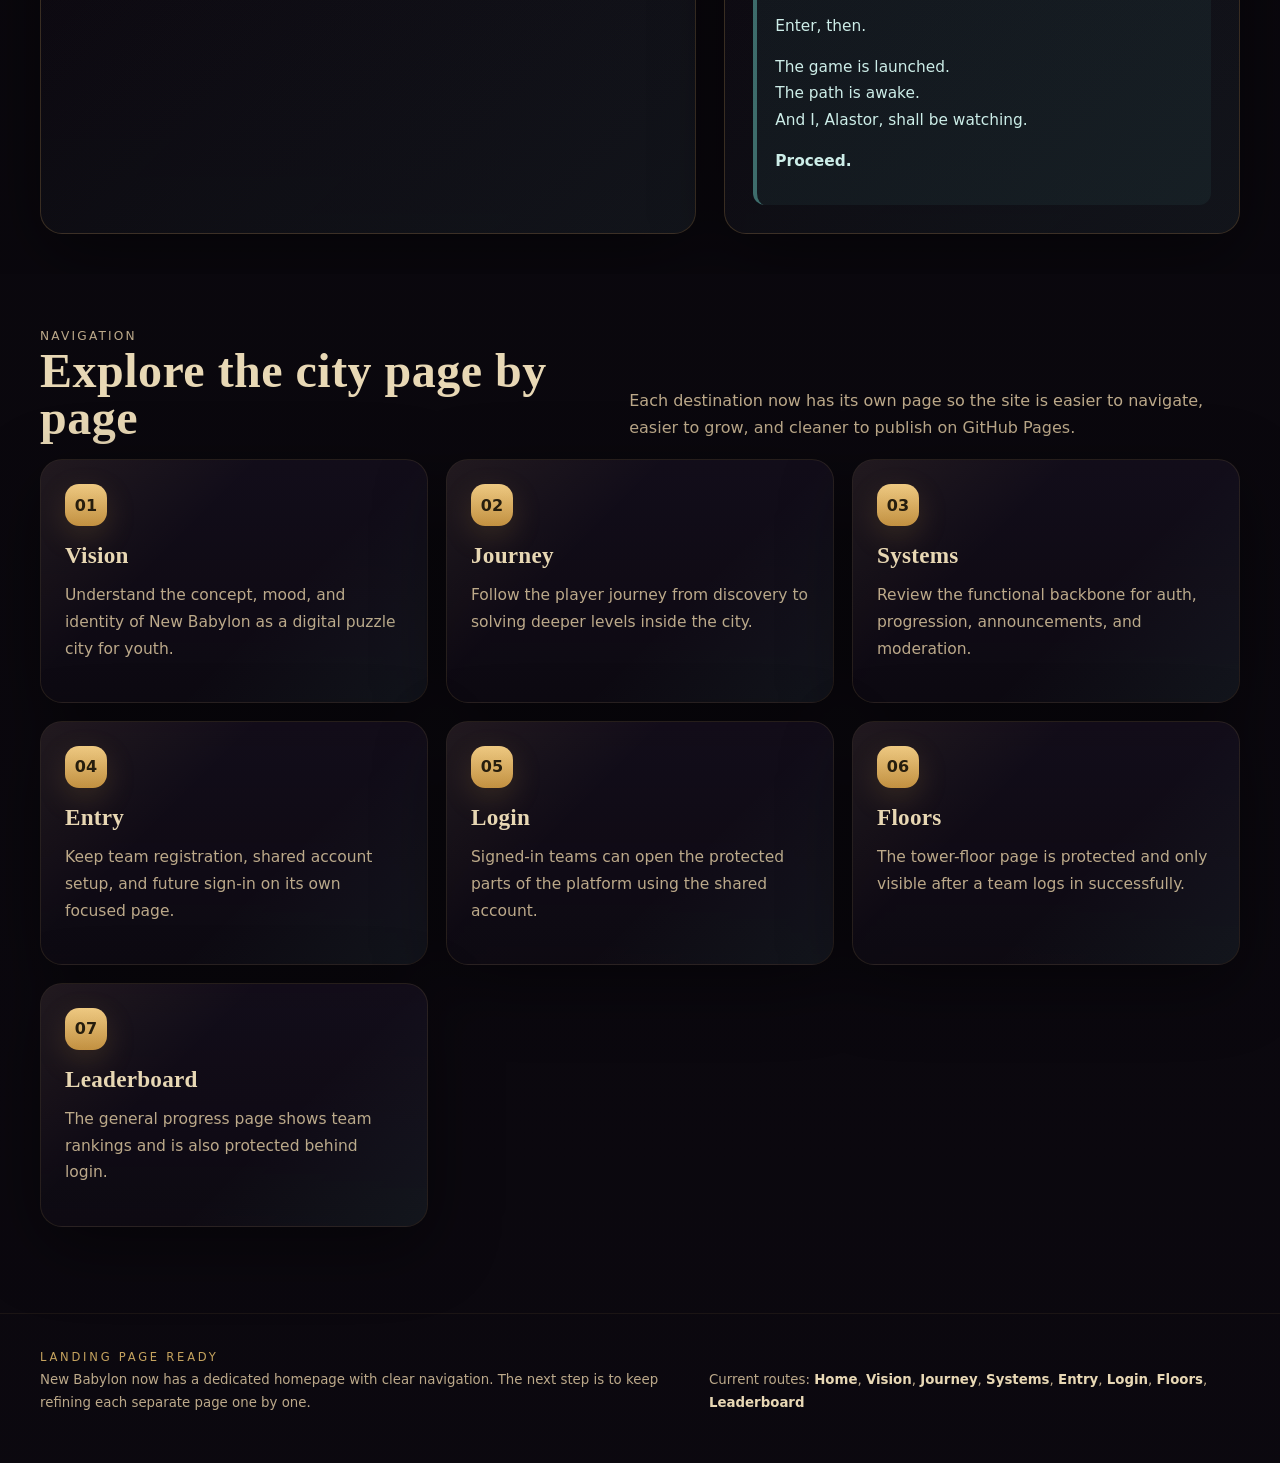
==== commit 72d57c85: "update music" ====
--- a/index.html
+++ b/index.html
@@ -5,7 +5,7 @@
   <meta name="viewport" content="width=device-width, initial-scale=1.0" />
   <title>New Babylon — National Puzzle Hunt</title>
   <meta name="description" content="New Babylon is a national internet puzzle-hunt platform for youth, designed as a mythic digital city with separate pages for each stage of the experience." />
-  <link rel="stylesheet" href="assets/css/style.css" />
+  <link rel="stylesheet" href="assets/css/style.css?v=20260409-5" />
 </head>
 <body>
   <header class="topbar">
@@ -169,6 +169,6 @@
     </div>
   </footer>
 
-  <script src="assets/js/main.js"></script>
+  <script src="assets/js/main.js?v=20260409-5"></script>
 </body>
 </html>
--- a/assets/css/style.css
+++ b/assets/css/style.css
@@ -558,6 +558,23 @@
       gap: 18px;
     }
 
+    .vision-header {
+      padding: 0;
+      overflow: hidden;
+      min-height: 280px;
+      background:
+        linear-gradient(180deg, rgba(20,14,28,0.36), rgba(15,11,20,0.18)),
+        rgba(20,14,28,0.86);
+    }
+
+    .vision-header-image {
+      width: 100%;
+      height: 100%;
+      min-height: 280px;
+      object-fit: cover;
+      object-position: center;
+    }
+
     .page-title {
       max-width: 12ch;
       margin-bottom: 16px;
@@ -907,6 +924,40 @@
       line-height: 1.65;
     }
 
+    .tower-card-meta {
+      display: flex;
+      justify-content: space-between;
+      align-items: center;
+      gap: 14px;
+      margin-top: 18px;
+      color: var(--gold);
+      font-size: 0.86rem;
+      letter-spacing: 0.04em;
+    }
+
+    .tower-link {
+      display: inline-flex;
+      align-items: center;
+      min-height: 36px;
+      padding: 0 12px;
+      border-radius: 999px;
+      border: 1px solid rgba(214,177,102,0.18);
+      background: rgba(255,255,255,0.04);
+      color: var(--sand);
+      transition: transform 0.18s ease, border-color 0.18s ease, background 0.18s ease;
+    }
+
+    .tower-link:hover {
+      transform: translateY(-1px);
+      border-color: rgba(214,177,102,0.3);
+      background: rgba(255,255,255,0.08);
+    }
+
+    .tower-link.is-disabled {
+      opacity: 0.7;
+      pointer-events: none;
+    }
+
     .tower-card.is-current {
       border-color: rgba(111,208,199,0.35);
       box-shadow: 0 20px 60px rgba(27, 92, 89, 0.22);
@@ -926,6 +977,336 @@
 
     .tower-card.is-locked {
       opacity: 0.82;
+    }
+
+    .floor-shell {
+      align-items: start;
+    }
+
+    .floor-riddle-card {
+      min-height: 100%;
+    }
+
+    .floor-status-row {
+      display: grid;
+      grid-template-columns: repeat(2, minmax(0, 1fr));
+      gap: 14px;
+      margin-top: 24px;
+    }
+
+    .floor-answer-form {
+      max-width: none;
+    }
+
+    .floor-block {
+      margin: 0;
+      white-space: normal;
+    }
+
+    .floor-block + .floor-chambers,
+    .floor-chambers + .floor-block {
+      margin-top: 24px;
+    }
+
+    .floor-block-strong {
+      color: var(--sand);
+    }
+
+    .floor-chambers {
+      display: grid;
+      grid-template-columns: repeat(2, minmax(0, 1fr));
+      gap: 18px;
+    }
+
+    .floor-chamber {
+      padding: 18px;
+      border-radius: 18px;
+      background: rgba(255,255,255,0.03);
+      border: 1px solid rgba(214,177,102,0.1);
+    }
+
+    .floor-chamber h3 {
+      margin: 0 0 12px;
+      line-height: 1.4;
+    }
+
+    .floor-chamber-clue {
+      margin-top: 14px;
+      color: var(--sand);
+      font-size: 0.9rem;
+    }
+
+    .floor-chamber-image {
+      width: 100%;
+      border-radius: 14px;
+      border: 1px solid rgba(214,177,102,0.12);
+      margin-top: 8px;
+    }
+
+    .floor-option-list {
+      margin: 14px 0 0;
+      padding-left: 18px;
+      color: var(--muted);
+      display: grid;
+      gap: 8px;
+    }
+
+    .floor-secret-form {
+      display: grid;
+      gap: 10px;
+      margin-top: 18px;
+      padding-top: 14px;
+      border-top: 1px solid rgba(214,177,102,0.08);
+    }
+
+    .floor-secret-label {
+      color: var(--sand);
+      font-size: 0.9rem;
+      font-weight: 600;
+    }
+
+    .floor-secret-row {
+      display: flex;
+      gap: 10px;
+      align-items: center;
+    }
+
+    .floor-secret-input {
+      width: 100%;
+      min-height: 44px;
+      padding: 10px 12px;
+      border-radius: 12px;
+      border: 1px solid rgba(214,177,102,0.18);
+      background: rgba(6,8,12,0.72);
+      color: var(--ink);
+      font: inherit;
+      outline: none;
+    }
+
+    .floor-secret-input:focus {
+      border-color: rgba(111,208,199,0.5);
+      box-shadow: 0 0 0 4px rgba(111,208,199,0.10);
+    }
+
+    .floor-secret-button {
+      flex: 0 0 auto;
+    }
+
+    .floor-secret-output {
+      margin: 0;
+      color: var(--sand);
+      font-weight: 700;
+      letter-spacing: 0.04em;
+    }
+
+    .floor-popup {
+      position: fixed;
+      top: calc(var(--nav-h) + 18px);
+      right: 18px;
+      z-index: 90;
+      width: min(calc(100vw - 32px), 380px);
+    }
+
+    .floor-popup-trigger {
+      width: 44px;
+      height: 44px;
+      margin-top: 12px;
+      padding: 0;
+      border-radius: 999px;
+      border: 1px solid rgba(214,177,102,0.18);
+      background: linear-gradient(180deg, rgba(20,14,28,0.94), rgba(12,9,18,0.9));
+      box-shadow: 0 10px 24px rgba(0, 0, 0, 0.28);
+      overflow: hidden;
+      display: inline-grid;
+      place-items: center;
+    }
+
+    .floor-popup-trigger-image {
+      width: 24px;
+      height: 24px;
+      object-fit: contain;
+      display: block;
+    }
+
+    .floor-popup-card {
+      position: relative;
+      padding: 22px 52px 22px 22px;
+      border-radius: 20px;
+      border: 1px solid rgba(99,220,166,0.26);
+      background:
+        linear-gradient(180deg, rgba(23, 31, 22, 0.94), rgba(14, 20, 16, 0.9)),
+        rgba(20,14,28,0.9);
+      box-shadow: 0 20px 60px rgba(0, 0, 0, 0.42);
+      animation: floor-popup-enter 0.28s ease;
+    }
+
+    .floor-popup-title {
+      margin: 0 0 10px;
+      font-size: clamp(1.5rem, 3vw, 2rem);
+      line-height: 1.08;
+      color: #d8f6e4;
+    }
+
+    .floor-popup-copy {
+      margin: 0;
+      color: #c7dbc8;
+      line-height: 1.65;
+    }
+
+    .floor-event-overlay {
+      position: fixed;
+      inset: 0;
+      z-index: 120;
+      display: grid;
+      place-items: center;
+      padding: 24px;
+      background:
+        linear-gradient(180deg, rgba(5, 4, 8, 0.9), rgba(5, 4, 8, 0.96)),
+        repeating-linear-gradient(
+          180deg,
+          rgba(255, 255, 255, 0.045) 0,
+          rgba(255, 255, 255, 0.045) 1px,
+          transparent 1px,
+          transparent 4px
+        );
+      backdrop-filter: blur(6px);
+    }
+
+    .floor-event-overlay[hidden] {
+      display: none !important;
+    }
+
+    .floor-event-panel {
+      width: min(100%, 760px);
+      padding: 28px;
+      border-radius: 24px;
+      border: 1px solid rgba(255, 106, 106, 0.28);
+      background:
+        radial-gradient(circle at top, rgba(176, 33, 33, 0.18), transparent 44%),
+        linear-gradient(180deg, rgba(16, 9, 12, 0.97), rgba(9, 6, 9, 0.98));
+      box-shadow: 0 30px 90px rgba(0, 0, 0, 0.58);
+      position: relative;
+      overflow: hidden;
+    }
+
+    .floor-event-panel::before,
+    .floor-event-panel::after {
+      content: "";
+      position: absolute;
+      inset: 0;
+      pointer-events: none;
+    }
+
+    .floor-event-panel::before {
+      background:
+        linear-gradient(90deg, transparent 0%, rgba(255, 122, 122, 0.12) 48%, transparent 100%);
+      transform: translateX(-100%);
+      animation: floor-event-scan 3.2s linear infinite;
+    }
+
+    .floor-event-panel::after {
+      background:
+        radial-gradient(circle at 20% 14%, rgba(255, 122, 122, 0.12), transparent 18%),
+        radial-gradient(circle at 82% 70%, rgba(143, 92, 244, 0.12), transparent 22%);
+      mix-blend-mode: screen;
+      opacity: 0.7;
+    }
+
+    .floor-event-kicker {
+      margin: 0 0 18px;
+      color: #ff9b9b;
+      letter-spacing: 0.28em;
+      text-transform: uppercase;
+      font-size: 0.76rem;
+    }
+
+    .floor-event-message {
+      margin: 0;
+      color: #ffe2e2;
+      font-family: "SFMono-Regular", Consolas, Menlo, monospace;
+      font-size: clamp(0.9rem, 1.8vw, 1.08rem);
+      line-height: 1.9;
+      white-space: pre-wrap;
+      text-transform: uppercase;
+      text-shadow:
+        -1px 0 rgba(255, 90, 90, 0.52),
+        1px 0 rgba(111, 208, 199, 0.24),
+        0 0 14px rgba(255, 90, 90, 0.16);
+      animation: floor-event-glitch 1.25s steps(2, end) infinite;
+    }
+
+    .floor-event-dismiss {
+      margin-top: 24px;
+      width: auto;
+      min-width: 160px;
+    }
+
+    .floor-popup-close {
+      position: absolute;
+      top: 12px;
+      right: 12px;
+      width: 34px;
+      height: 34px;
+      border-radius: 999px;
+      border: 1px solid rgba(255,255,255,0.14);
+      background: rgba(255,255,255,0.05);
+      color: var(--ink);
+      display: inline-grid;
+      place-items: center;
+      font-size: 1.2rem;
+      line-height: 1;
+    }
+
+    .floor-popup-close:hover {
+      background: rgba(255,255,255,0.1);
+      border-color: rgba(255,255,255,0.24);
+    }
+
+    @keyframes floor-popup-enter {
+      from {
+        opacity: 0;
+        transform: translateY(-10px) scale(0.98);
+      }
+
+      to {
+        opacity: 1;
+        transform: translateY(0) scale(1);
+      }
+    }
+
+    @keyframes floor-event-glitch {
+      0%,
+      100% {
+        transform: translate(0);
+        opacity: 0.96;
+      }
+
+      20% {
+        transform: translate(1px, -1px);
+      }
+
+      40% {
+        transform: translate(-1px, 1px);
+      }
+
+      60% {
+        transform: translate(1px, 0);
+        opacity: 0.88;
+      }
+
+      80% {
+        transform: translate(-1px, 0);
+      }
+    }
+
+    @keyframes floor-event-scan {
+      from {
+        transform: translateX(-100%);
+      }
+
+      to {
+        transform: translateX(100%);
+      }
     }
 
     .leaderboard-shell {
@@ -1008,6 +1389,32 @@
       background: rgba(255,255,255,0.03);
       border: 1px solid rgba(214,177,102,0.14);
       color: var(--ink);
+    }
+
+    .music-toggle {
+      position: fixed;
+      right: 20px;
+      bottom: 20px;
+      z-index: 40;
+      min-width: 118px;
+      padding: 12px 16px;
+      border-radius: 999px;
+      border: 1px solid rgba(214,177,102,0.26);
+      background: rgba(15, 11, 20, 0.88);
+      color: var(--sand);
+      font: inherit;
+      font-weight: 700;
+      letter-spacing: 0.04em;
+      backdrop-filter: blur(12px);
+      box-shadow: 0 14px 34px rgba(0, 0, 0, 0.34);
+      cursor: pointer;
+      transition: transform 0.2s ease, border-color 0.2s ease, background 0.2s ease;
+    }
+
+    .music-toggle:hover {
+      transform: translateY(-1px);
+      border-color: rgba(214,177,102,0.42);
+      background: rgba(24, 18, 31, 0.94);
     }
 
     @media (max-width: 1080px) {
@@ -1064,6 +1471,18 @@
       .portal-card,
       .section-card,
       .cta-panel { padding: 22px; }
+      .floor-popup {
+        top: 160px;
+        right: 11px;
+        left: 11px;
+        width: auto;
+      }
+      .floor-event-overlay {
+        padding: 16px;
+      }
+      .floor-event-panel {
+        padding: 22px;
+      }
       .hero-info,
       .status-grid { grid-template-columns: 1fr; }
       .hero-actions { flex-direction: column; }
@@ -1073,6 +1492,12 @@
       .section-head { align-items: stretch; flex-direction: column; }
       h1 { font-size: clamp(2.5rem, 12vw, 4rem); }
       h2 { font-size: clamp(1.8rem, 9vw, 2.4rem); }
+      .music-toggle {
+        right: 12px;
+        bottom: 12px;
+        min-width: 104px;
+        padding: 11px 14px;
+      }
       .leaderboard-table th,
       .leaderboard-table td { padding: 14px 12px; }
     }
